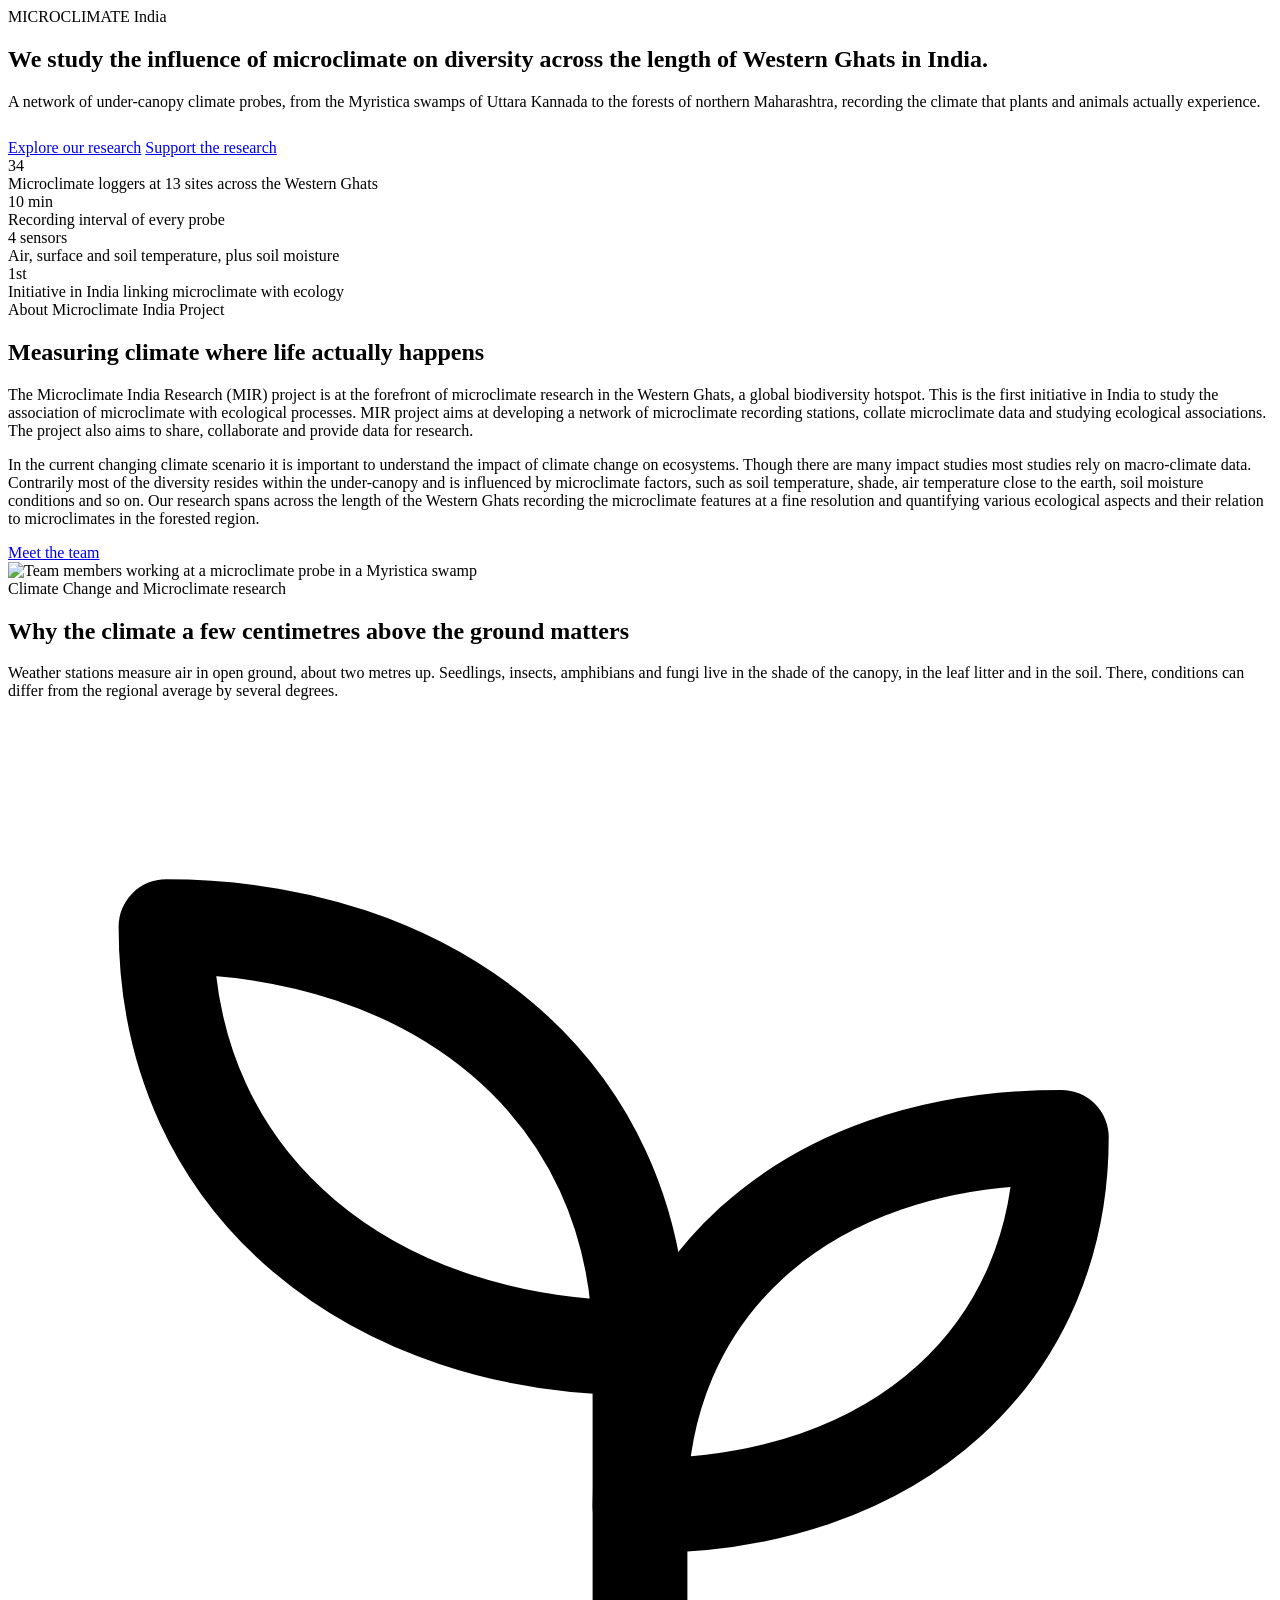
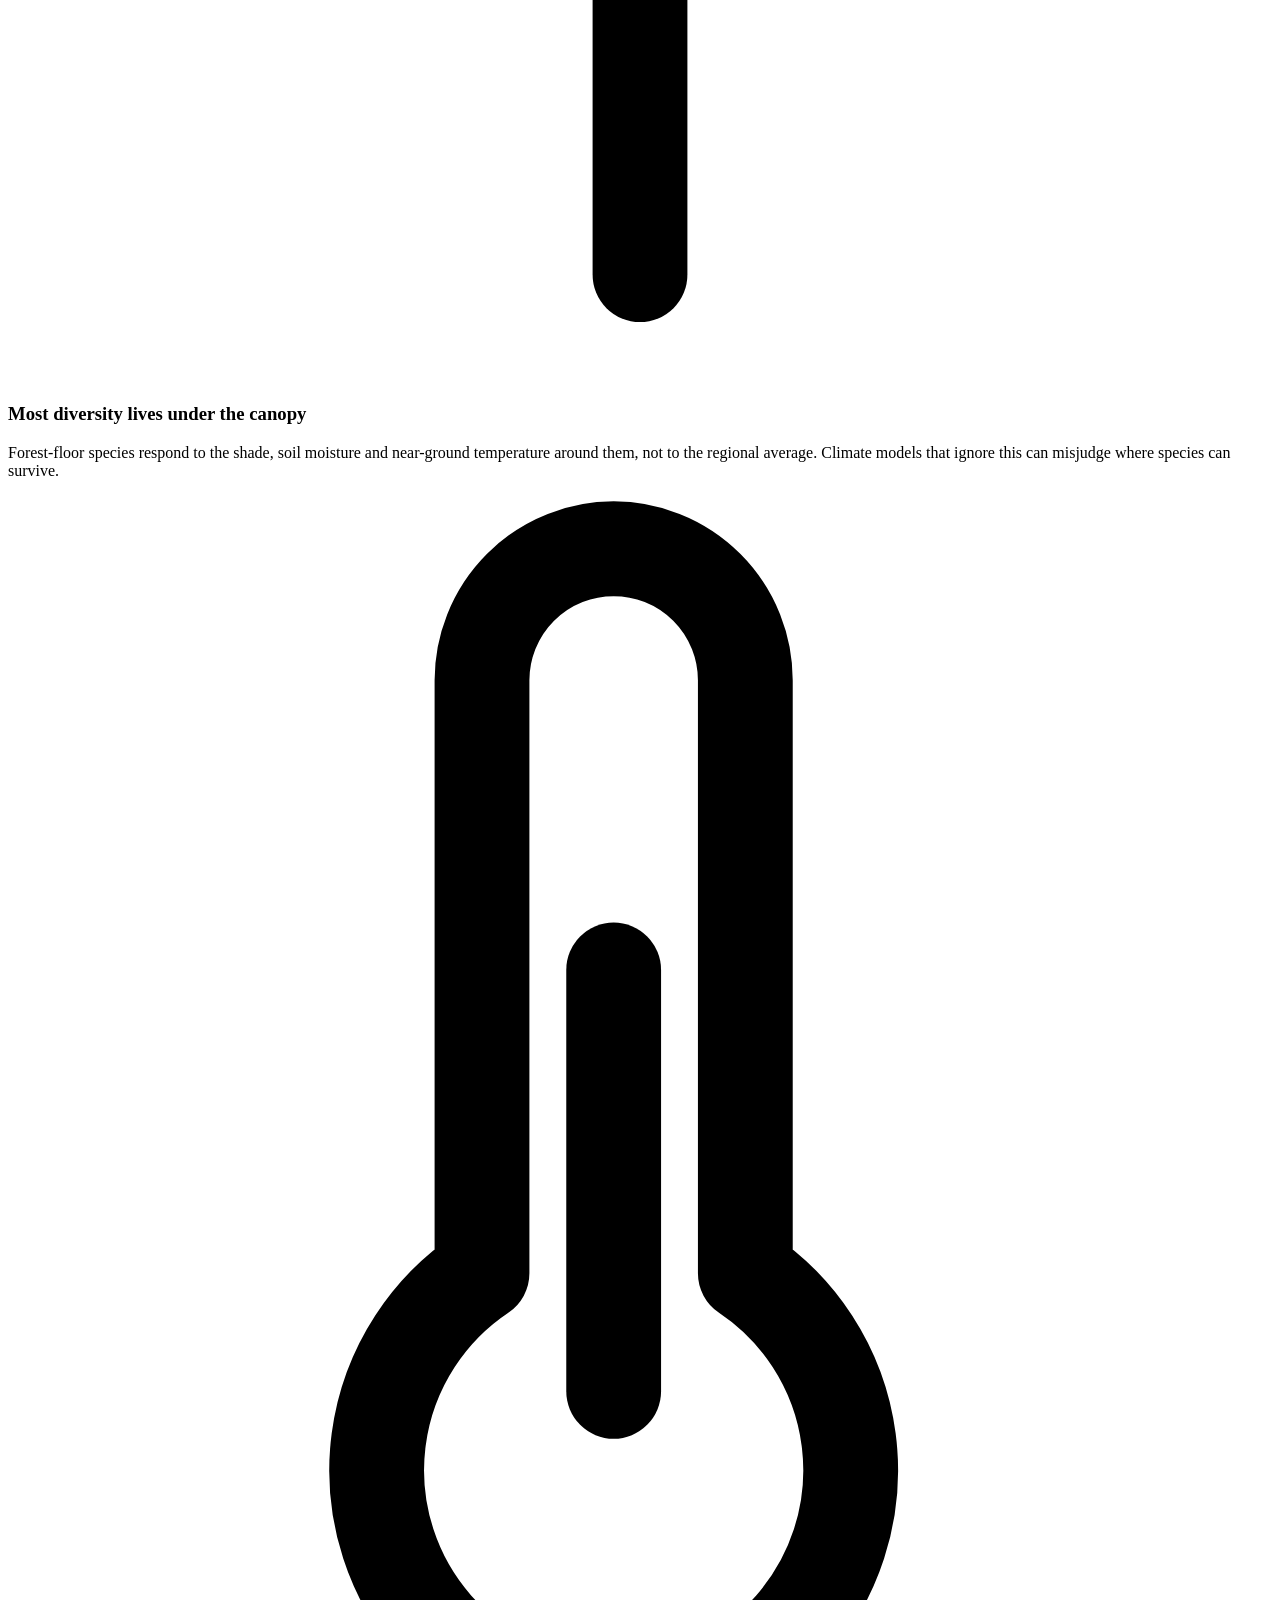
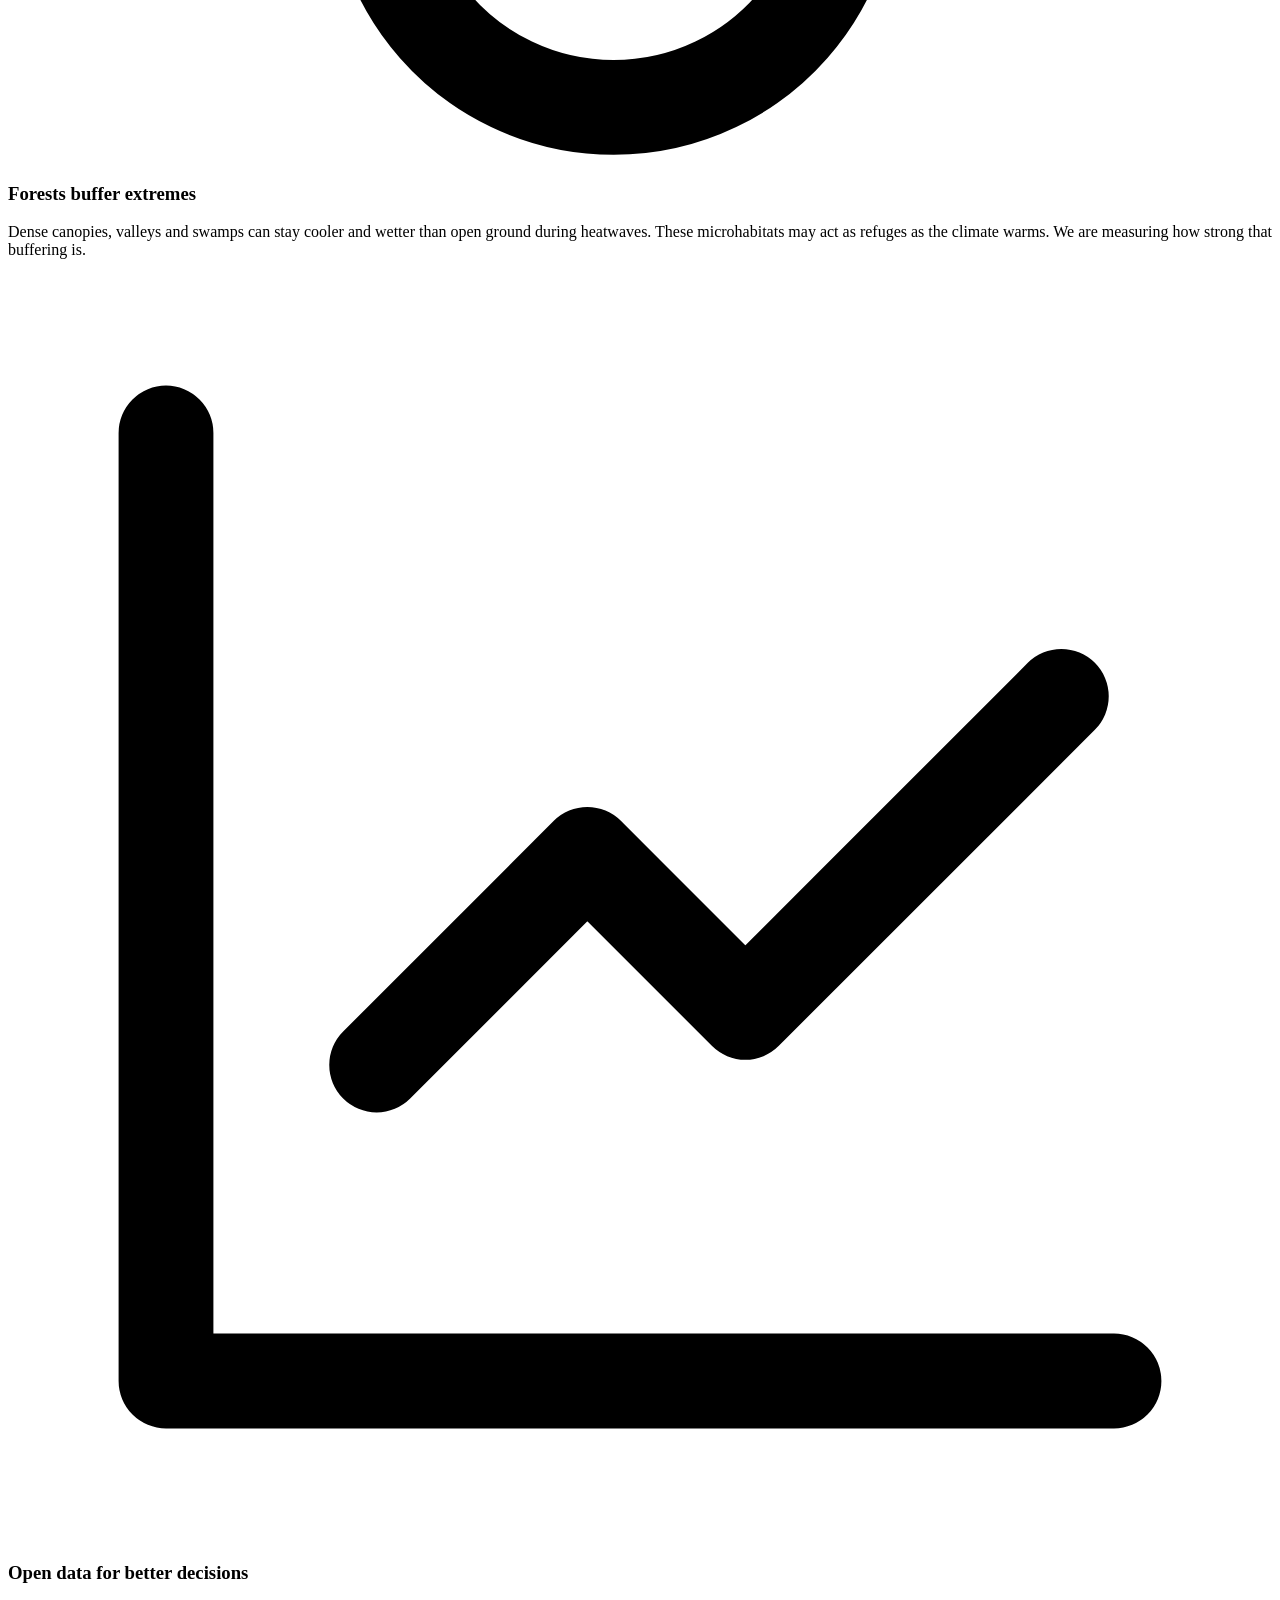
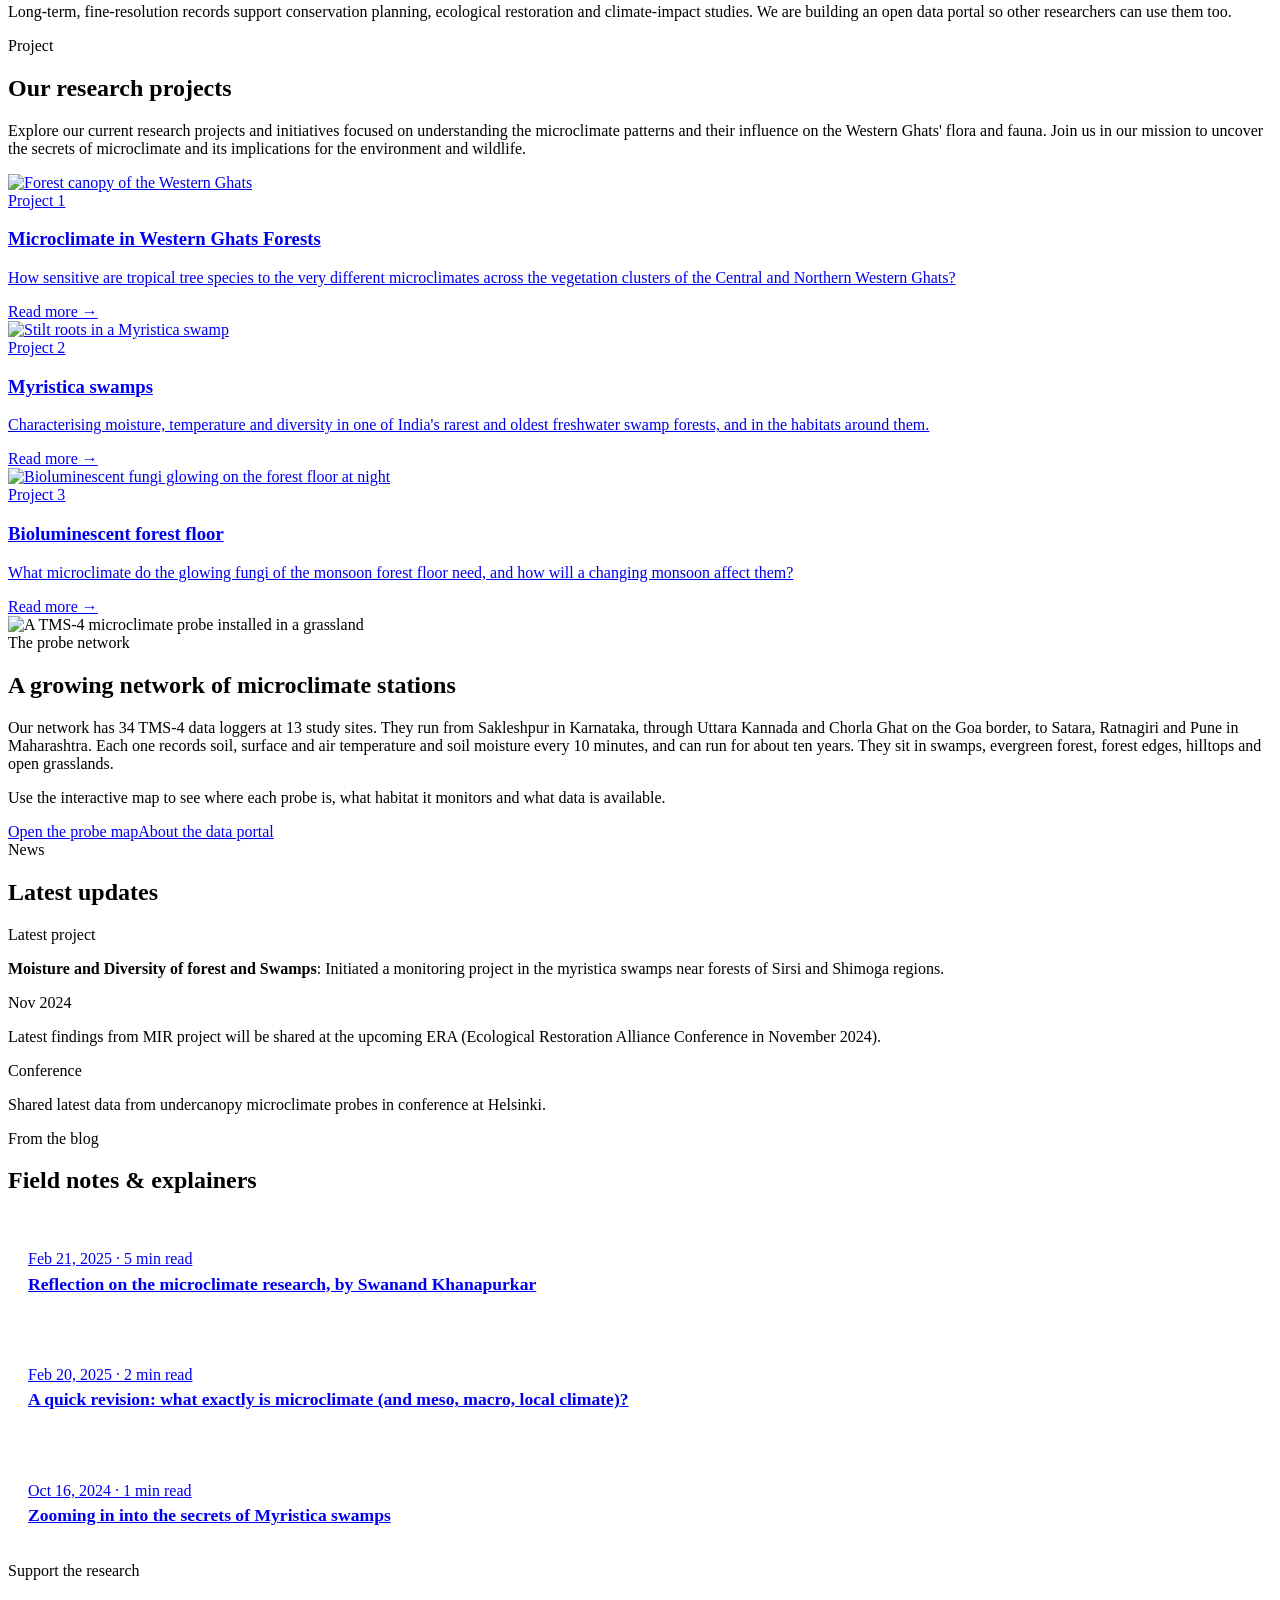
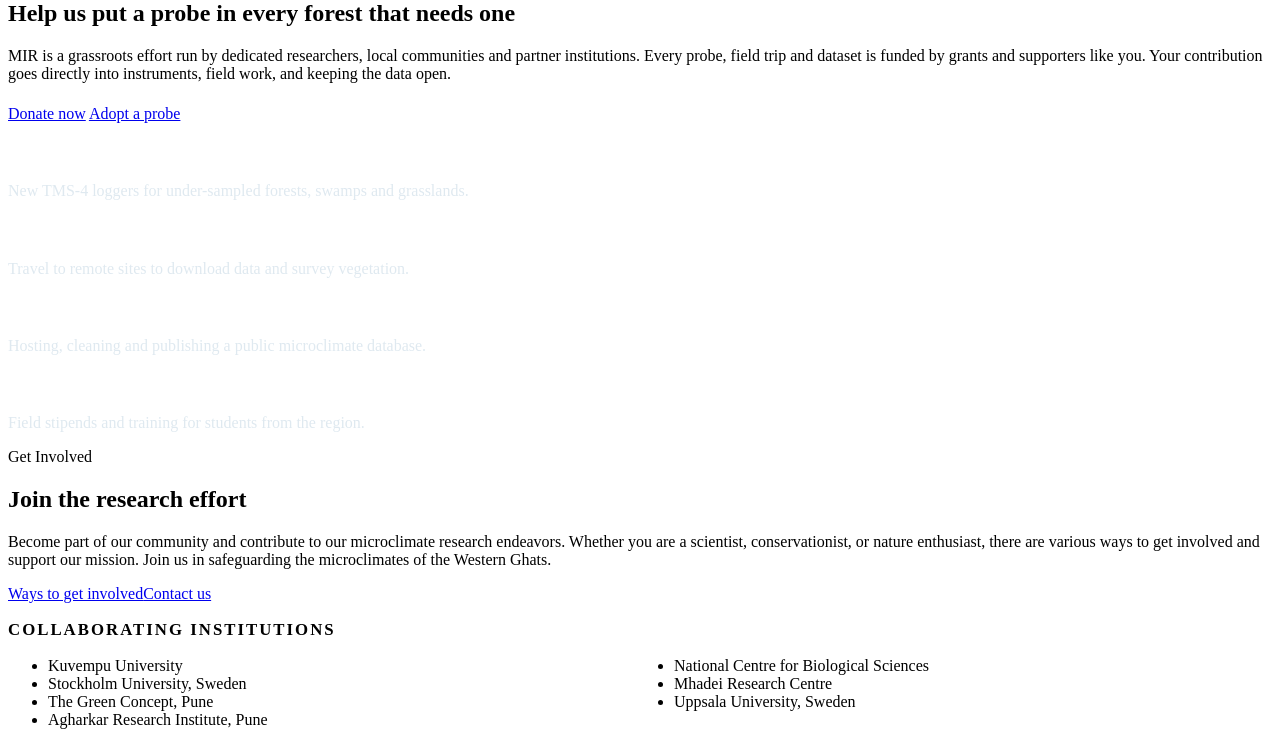
==== index.html @ da58287b "Add files via upload" ====
<!doctype html>
<html lang="en">
<head>
  <meta charset="utf-8">
  <meta name="viewport" content="width=device-width, initial-scale=1">
  <title>Microclimate India | Microclimate research in the Western Ghats</title>
  <meta name="description" content="The Microclimate India Research (MIR) project studies the influence of microclimate on diversity across the length of the Western Ghats, a global biodiversity hotspot.">
  <meta property="og:title" content="Microclimate India Research">
  <meta property="og:description" content="India's first network linking microclimate with ecological processes, across the length of the Western Ghats.">
  <meta property="og:image" content="assets/img/hero-valley.jpg">
  <meta name="theme-color" content="#645844">
  <link rel="icon" href="assets/favicon.svg" type="image/svg+xml">
  <link rel="preconnect" href="https://fonts.googleapis.com">
  <link rel="preconnect" href="https://fonts.gstatic.com" crossorigin>
  <link href="https://fonts.googleapis.com/css2?family=Fredericka+the+Great&family=Lora:wght@500;600;700&family=Nunito+Sans:wght@400;600;700;800&display=swap" rel="stylesheet">
  <link rel="stylesheet" href="css/style.css">
</head>
<body data-root="" data-page="home">
<div id="site-header"></div>

<main id="main">
  <!-- HERO -->
  <section class="hero">
    <div class="hero-bg" style="background-image:url('assets/img/hero-valley.jpg')"></div>
    <div class="container">
      <div class="hero-logo">MICROCLIMATE India</div>
      <h1>We study the influence of microclimate on diversity across the length of Western Ghats in India.</h1>
      <p class="lead">A network of under-canopy climate probes, from the Myristica swamps of Uttara Kannada to the forests of northern Maharashtra, recording the climate that plants and animals actually experience.</p>
      <div class="btn-row" style="margin-top:28px">
        <a class="btn btn-primary" href="projects.html">Explore our research</a>
        <a class="btn btn-donate" href="donate.html">Support the research</a>
      </div>
    </div>
  </section>

  <!-- STATS -->
  <section class="bg-brown">
    <div class="container stats">
      <div class="stat"><div class="stat-num">34</div><div class="stat-label">Microclimate loggers at 13 sites across the Western Ghats</div></div>
      <div class="stat"><div class="stat-num">10 min</div><div class="stat-label">Recording interval of every probe</div></div>
      <div class="stat"><div class="stat-num">4 sensors</div><div class="stat-label">Air, surface and soil temperature, plus soil moisture</div></div>
      <div class="stat"><div class="stat-num">1st</div><div class="stat-label">Initiative in India linking microclimate with ecology</div></div>
    </div>
  </section>

  <!-- ABOUT -->
  <section class="section">
    <div class="container split wide-left">
      <div class="reveal">
        <span class="eyebrow">About Microclimate India Project</span>
        <h2>Measuring climate where life actually happens</h2>
        <p>The Microclimate India Research (MIR) project is at the forefront of microclimate research in the Western Ghats, a global biodiversity hotspot. This is the first initiative in India to study the association of microclimate with ecological processes. MIR project aims at developing a network of microclimate recording stations, collate microclimate data and studying ecological associations. The project also aims to share, collaborate and provide data for research.</p>
        <p>In the current changing climate scenario it is important to understand the impact of climate change on ecosystems. Though there are many impact studies most studies rely on macro-climate data. Contrarily most of the diversity resides within the under-canopy and is influenced by microclimate factors, such as soil temperature, shade, air temperature close to the earth, soil moisture conditions and so on. Our research spans across the length of the Western Ghats recording the microclimate features at a fine resolution and quantifying various ecological aspects and their relation to microclimates in the forested region.</p>
        <a class="btn btn-ghost" href="about.html">Meet the team</a>
      </div>
      <div class="media reveal">
        <img src="assets/img/swamp-team.jpg" alt="Team members working at a microclimate probe in a Myristica swamp" data-zoom data-caption="Field work in a Myristica swamp, Uttara Kannada">
      </div>
    </div>
  </section>

  <!-- WHY MICROCLIMATE -->
  <section class="section bg-sand">
    <div class="container">
      <div class="section-head center reveal">
        <span class="eyebrow">Climate Change and Microclimate research</span>
        <h2>Why the climate a few centimetres above the ground matters</h2>
        <p class="lead">Weather stations measure air in open ground, about two metres up. Seedlings, insects, amphibians and fungi live in the shade of the canopy, in the leaf litter and in the soil. There, conditions can differ from the regional average by several degrees.</p>
      </div>
      <div class="grid grid-3">
        <div class="icon-card reveal">
          <div class="ic"><svg viewBox="0 0 24 24" fill="none" stroke="currentColor" stroke-width="1.8" stroke-linecap="round" stroke-linejoin="round"><path d="M12 22V12"/><path d="M12 12C12 7 8 4 3 4c0 5 4 8 9 8z"/><path d="M12 15c0-4 3-7 8-7 0 4-3 7-8 7z"/></svg></div>
          <h3>Most diversity lives under the canopy</h3>
          <p>Forest-floor species respond to the shade, soil moisture and near-ground temperature around them, not to the regional average. Climate models that ignore this can misjudge where species can survive.</p>
        </div>
        <div class="icon-card reveal">
          <div class="ic"><svg viewBox="0 0 24 24" fill="none" stroke="currentColor" stroke-width="1.8" stroke-linecap="round" stroke-linejoin="round"><path d="M14 14.76V3.5a2.5 2.5 0 0 0-5 0v11.26a4.5 4.5 0 1 0 5 0z"/><path d="M11.5 9v8"/></svg></div>
          <h3>Forests buffer extremes</h3>
          <p>Dense canopies, valleys and swamps can stay cooler and wetter than open ground during heatwaves. These microhabitats may act as refuges as the climate warms. We are measuring how strong that buffering is.</p>
        </div>
        <div class="icon-card reveal">
          <div class="ic"><svg viewBox="0 0 24 24" fill="none" stroke="currentColor" stroke-width="1.8" stroke-linecap="round" stroke-linejoin="round"><path d="M3 3v18h18"/><path d="M7 15l4-4 3 3 6-6"/></svg></div>
          <h3>Open data for better decisions</h3>
          <p>Long-term, fine-resolution records support conservation planning, ecological restoration and climate-impact studies. We are building an open data portal so other researchers can use them too.</p>
        </div>
      </div>
    </div>
  </section>

  <!-- PROJECTS -->
  <section class="section">
    <div class="container">
      <div class="section-head reveal">
        <span class="eyebrow">Project</span>
        <h2>Our research projects</h2>
        <p>Explore our current research projects and initiatives focused on understanding the microclimate patterns and their influence on the Western Ghats' flora and fauna. Join us in our mission to uncover the secrets of microclimate and its implications for the environment and wildlife.</p>
      </div>
      <div class="grid grid-3">
        <a class="card reveal" href="projects.html#western-ghats-forests">
          <div class="card-img"><img src="assets/img/wg-canopy.jpg" alt="Forest canopy of the Western Ghats" loading="lazy"></div>
          <div class="card-body"><span class="tag">Project 1</span><h3>Microclimate in Western Ghats Forests</h3><p>How sensitive are tropical tree species to the very different microclimates across the vegetation clusters of the Central and Northern Western Ghats?</p><span class="card-link">Read more &rarr;</span></div>
        </a>
        <a class="card reveal" href="projects.html#myristica-swamps">
          <div class="card-img"><img src="assets/img/swamp-1.jpg" alt="Stilt roots in a Myristica swamp" loading="lazy"></div>
          <div class="card-body"><span class="tag">Project 2</span><h3>Myristica swamps</h3><p>Characterising moisture, temperature and diversity in one of India's rarest and oldest freshwater swamp forests, and in the habitats around them.</p><span class="card-link">Read more &rarr;</span></div>
        </a>
        <a class="card reveal" href="projects.html#bioluminescent-forest-floor">
          <div class="card-img"><img src="assets/img/fungi.jpg" alt="Bioluminescent fungi glowing on the forest floor at night" loading="lazy"></div>
          <div class="card-body"><span class="tag">Project 3</span><h3>Bioluminescent forest floor</h3><p>What microclimate do the glowing fungi of the monsoon forest floor need, and how will a changing monsoon affect them?</p><span class="card-link">Read more &rarr;</span></div>
        </a>
      </div>
    </div>
  </section>

  <!-- PROBE MAP TEASER -->
  <section class="section bg-sand">
    <div class="container split">
      <div class="media reveal"><img src="assets/img/probe-grass.jpg" alt="A TMS-4 microclimate probe installed in a grassland" loading="lazy"></div>
      <div class="reveal">
        <span class="eyebrow">The probe network</span>
        <h2>A growing network of microclimate stations</h2>
        <p>Our network has 34 TMS-4 data loggers at 13 study sites. They run from Sakleshpur in Karnataka, through Uttara Kannada and Chorla Ghat on the Goa border, to Satara, Ratnagiri and Pune in Maharashtra. Each one records soil, surface and air temperature and soil moisture every 10 minutes, and can run for about ten years. They sit in swamps, evergreen forest, forest edges, hilltops and open grasslands.</p>
        <p>Use the interactive map to see where each probe is, what habitat it monitors and what data is available.</p>
        <div class="btn-row"><a class="btn btn-accent" href="probe-map.html">Open the probe map</a><a class="btn btn-ghost" href="data.html">About the data portal</a></div>
      </div>
    </div>
  </section>

  <!-- NEWS + BLOG -->
  <section class="section">
    <div class="container split wide-right" style="align-items:start">
      <div class="reveal">
        <span class="eyebrow">News</span>
        <h2>Latest updates</h2>
        <div class="news">
          <div class="news-item"><span class="when">Latest project</span><p><strong>Moisture and Diversity of forest and Swamps</strong>: Initiated a monitoring project in the myristica swamps near forests of Sirsi and Shimoga regions.</p></div>
          <div class="news-item"><span class="when">Nov 2024</span><p>Latest findings from MIR project will be shared at the upcoming ERA (Ecological Restoration Alliance Conference in November 2024).</p></div>
          <div class="news-item"><span class="when">Conference</span><p>Shared latest data from undercanopy microclimate probes in conference at Helsinki.</p></div>        </div>
      </div>
      <div class="reveal">
        <span class="eyebrow">From the blog</span>
        <h2>Field notes &amp; explainers</h2>
        <div class="grid" style="gap:18px">
          <a class="card post-card" href="blog/reflection-on-the-microclimate-research.html" style="flex-direction:row">
            <div class="card-img" style="aspect-ratio:auto;width:38%;flex:none"><img src="assets/img/blog/reflection-chiplun.jpg" alt="" loading="lazy"></div>
            <div class="card-body" style="padding:18px 20px"><span class="meta">Feb 21, 2025 · 5 min read</span><h3 style="font-size:1.1rem;margin-top:.3em">Reflection on the microclimate research, by Swanand Khanapurkar</h3></div>
          </a>
          <a class="card post-card" href="blog/what-exactly-is-microclimate.html" style="flex-direction:row">
            <div class="card-img" style="aspect-ratio:auto;width:38%;flex:none"><img src="assets/img/blog/climate-scales.jpg" alt="" loading="lazy" style="object-fit:contain;background:#fff"></div>
            <div class="card-body" style="padding:18px 20px"><span class="meta">Feb 20, 2025 · 2 min read</span><h3 style="font-size:1.1rem;margin-top:.3em">A quick revision: what exactly is microclimate (and meso, macro, local climate)?</h3></div>
          </a>
          <a class="card post-card" href="blog/secrets-of-myristica-swamps.html" style="flex-direction:row">
            <div class="card-img" style="aspect-ratio:auto;width:38%;flex:none"><img src="assets/img/blog/myristica.jpg" alt="" loading="lazy"></div>
            <div class="card-body" style="padding:18px 20px"><span class="meta">Oct 16, 2024 · 1 min read</span><h3 style="font-size:1.1rem;margin-top:.3em">Zooming in into the secrets of Myristica swamps</h3></div>
          </a>
        </div>
      </div>
    </div>
  </section>

  <!-- DONATE CTA -->
  <section class="section cta-band">
    <div class="hero-bg" style="background-image:url('assets/img/forest-roots.jpg')"></div>
    <div class="container split">
      <div>
        <span class="eyebrow">Support the research</span>
        <h2>Help us put a probe in every forest that needs one</h2>
        <p>MIR is a grassroots effort run by dedicated researchers, local communities and partner institutions. Every probe, field trip and dataset is funded by grants and supporters like you. Your contribution goes directly into instruments, field work, and keeping the data open.</p>
        <div class="btn-row" style="margin-top:22px">
          <a class="btn btn-donate" href="donate.html">Donate now</a>
          <a class="btn btn-light" href="donate.html#adopt">Adopt a probe</a>
        </div>
      </div>
      <div class="grid grid-2" style="gap:16px">
        <div class="icon-card" style="background:rgba(255,255,255,.08);border-color:rgba(255,255,255,.18)"><h3 style="color:#fff">Instruments</h3><p style="color:#dfe9f0">New TMS-4 loggers for under-sampled forests, swamps and grasslands.</p></div>
        <div class="icon-card" style="background:rgba(255,255,255,.08);border-color:rgba(255,255,255,.18)"><h3 style="color:#fff">Field work</h3><p style="color:#dfe9f0">Travel to remote sites to download data and survey vegetation.</p></div>
        <div class="icon-card" style="background:rgba(255,255,255,.08);border-color:rgba(255,255,255,.18)"><h3 style="color:#fff">Open data</h3><p style="color:#dfe9f0">Hosting, cleaning and publishing a public microclimate database.</p></div>
        <div class="icon-card" style="background:rgba(255,255,255,.08);border-color:rgba(255,255,255,.18)"><h3 style="color:#fff">Young researchers</h3><p style="color:#dfe9f0">Field stipends and training for students from the region.</p></div>
      </div>
    </div>
  </section>

  <!-- GET INVOLVED + PARTNERS -->
  <section class="section">
    <div class="container split">
      <div class="reveal">
        <span class="eyebrow">Get Involved</span>
        <h2>Join the research effort</h2>
        <p>Become part of our community and contribute to our microclimate research endeavors. Whether you are a scientist, conservationist, or nature enthusiast, there are various ways to get involved and support our mission. Join us in safeguarding the microclimates of the Western Ghats.</p>
        <div class="btn-row"><a class="btn btn-primary" href="get-involved.html">Ways to get involved</a><a class="btn btn-ghost" href="contact.html">Contact us</a></div>
      </div>
      <div class="reveal">
        <h3 style="font-size:1.05rem;letter-spacing:.12em;text-transform:uppercase;color:var(--tan-dark);font-family:var(--font-body)">Collaborating institutions</h3>
        <ul class="qlist" style="columns:2;column-gap:28px">
          <li>Kuvempu University</li>
          <li>Stockholm University, Sweden</li>
          <li>The Green Concept, Pune</li>
          <li>Agharkar Research Institute, Pune</li>
          <li>National Centre for Biological Sciences</li>
          <li>Mhadei Research Centre</li>
          <li>Uppsala University, Sweden</li>
        </ul>
      </div>
    </div>
  </section>
</main>

<div id="site-footer"></div>
<script src="js/main.js"></script>
</body>
</html>
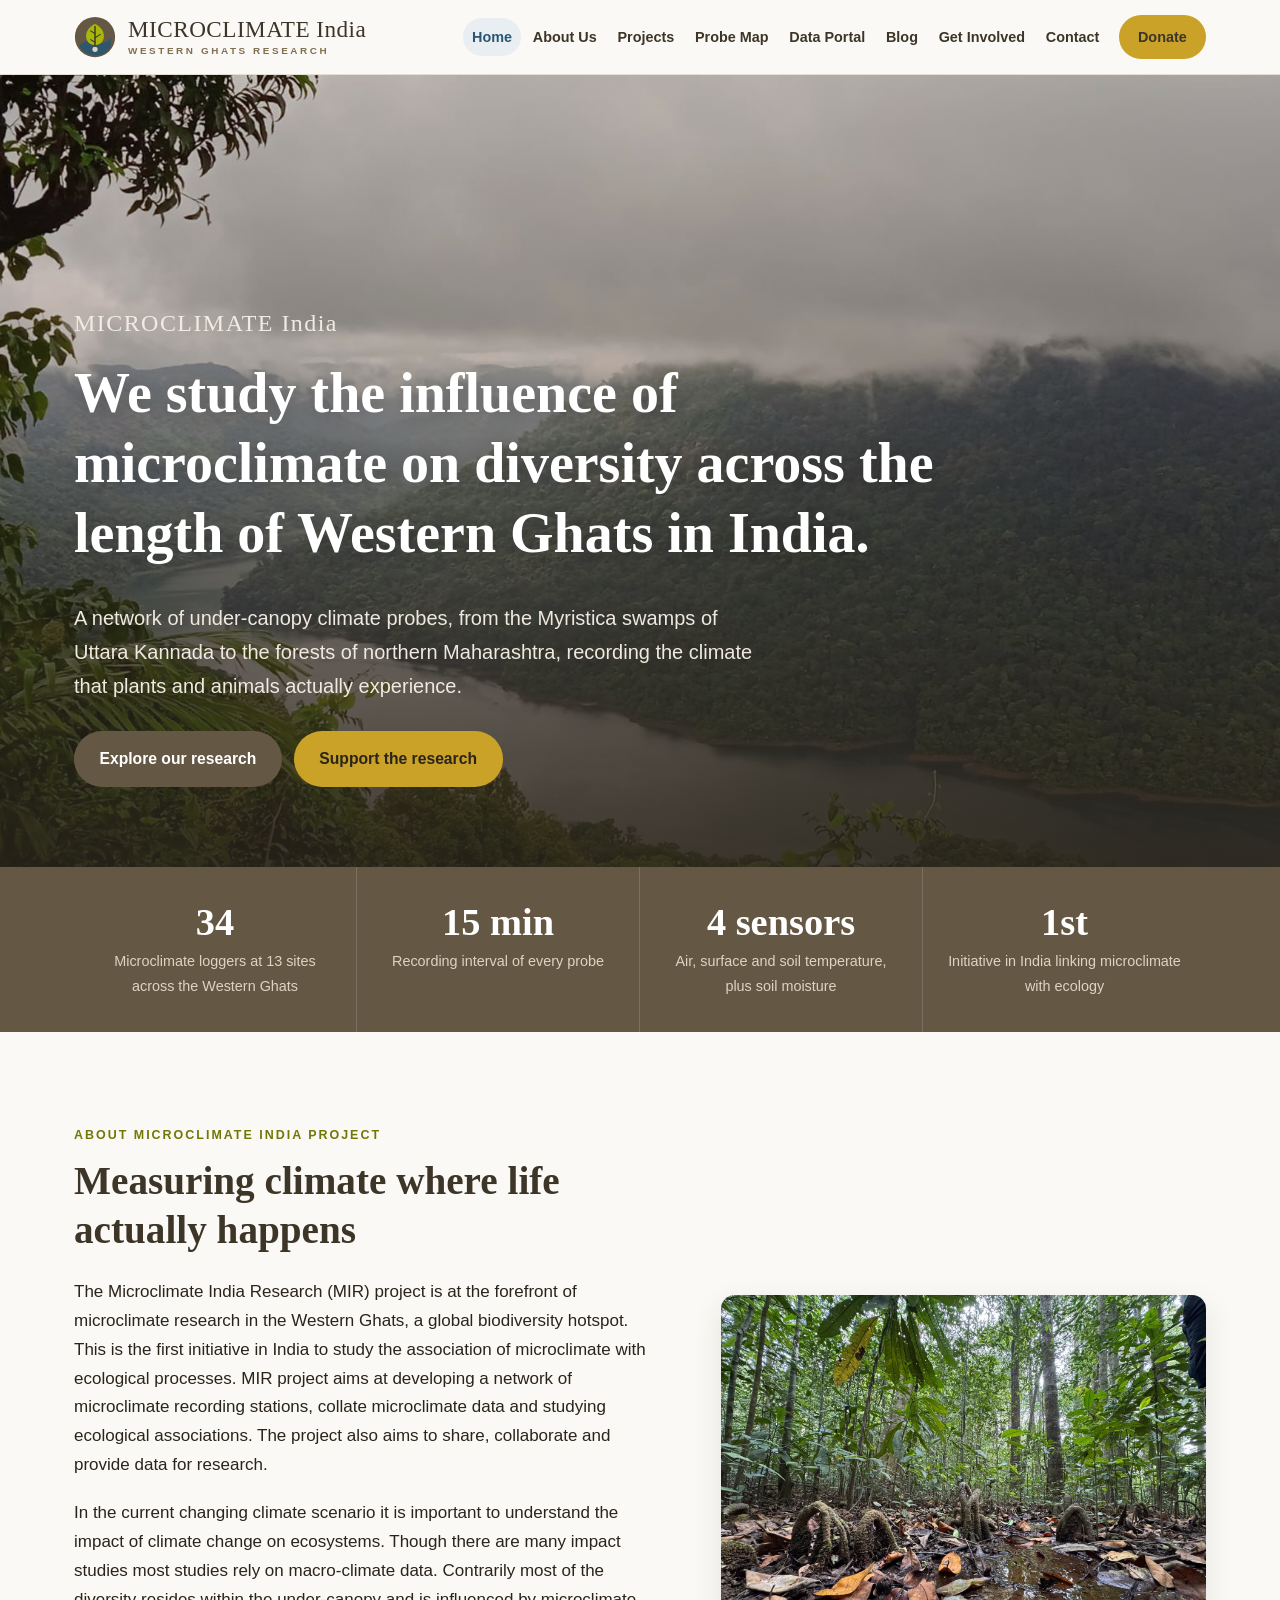
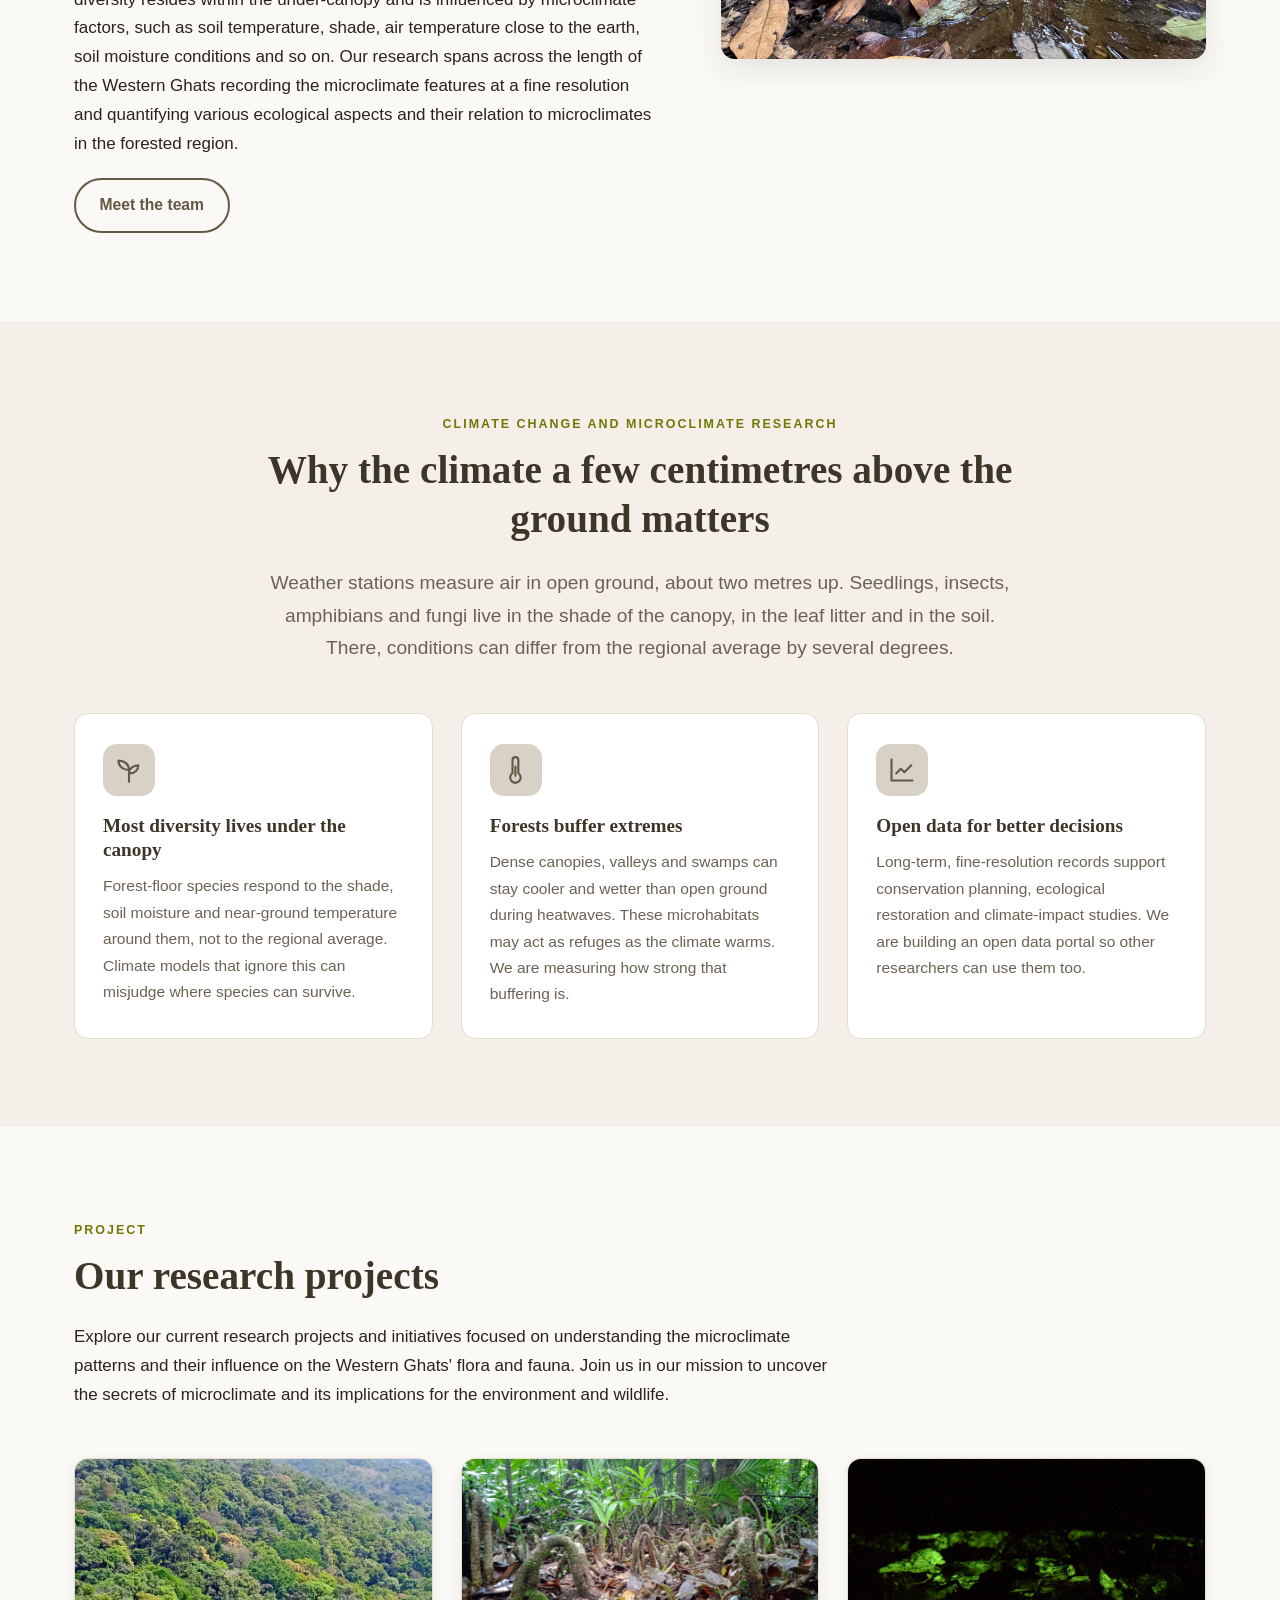
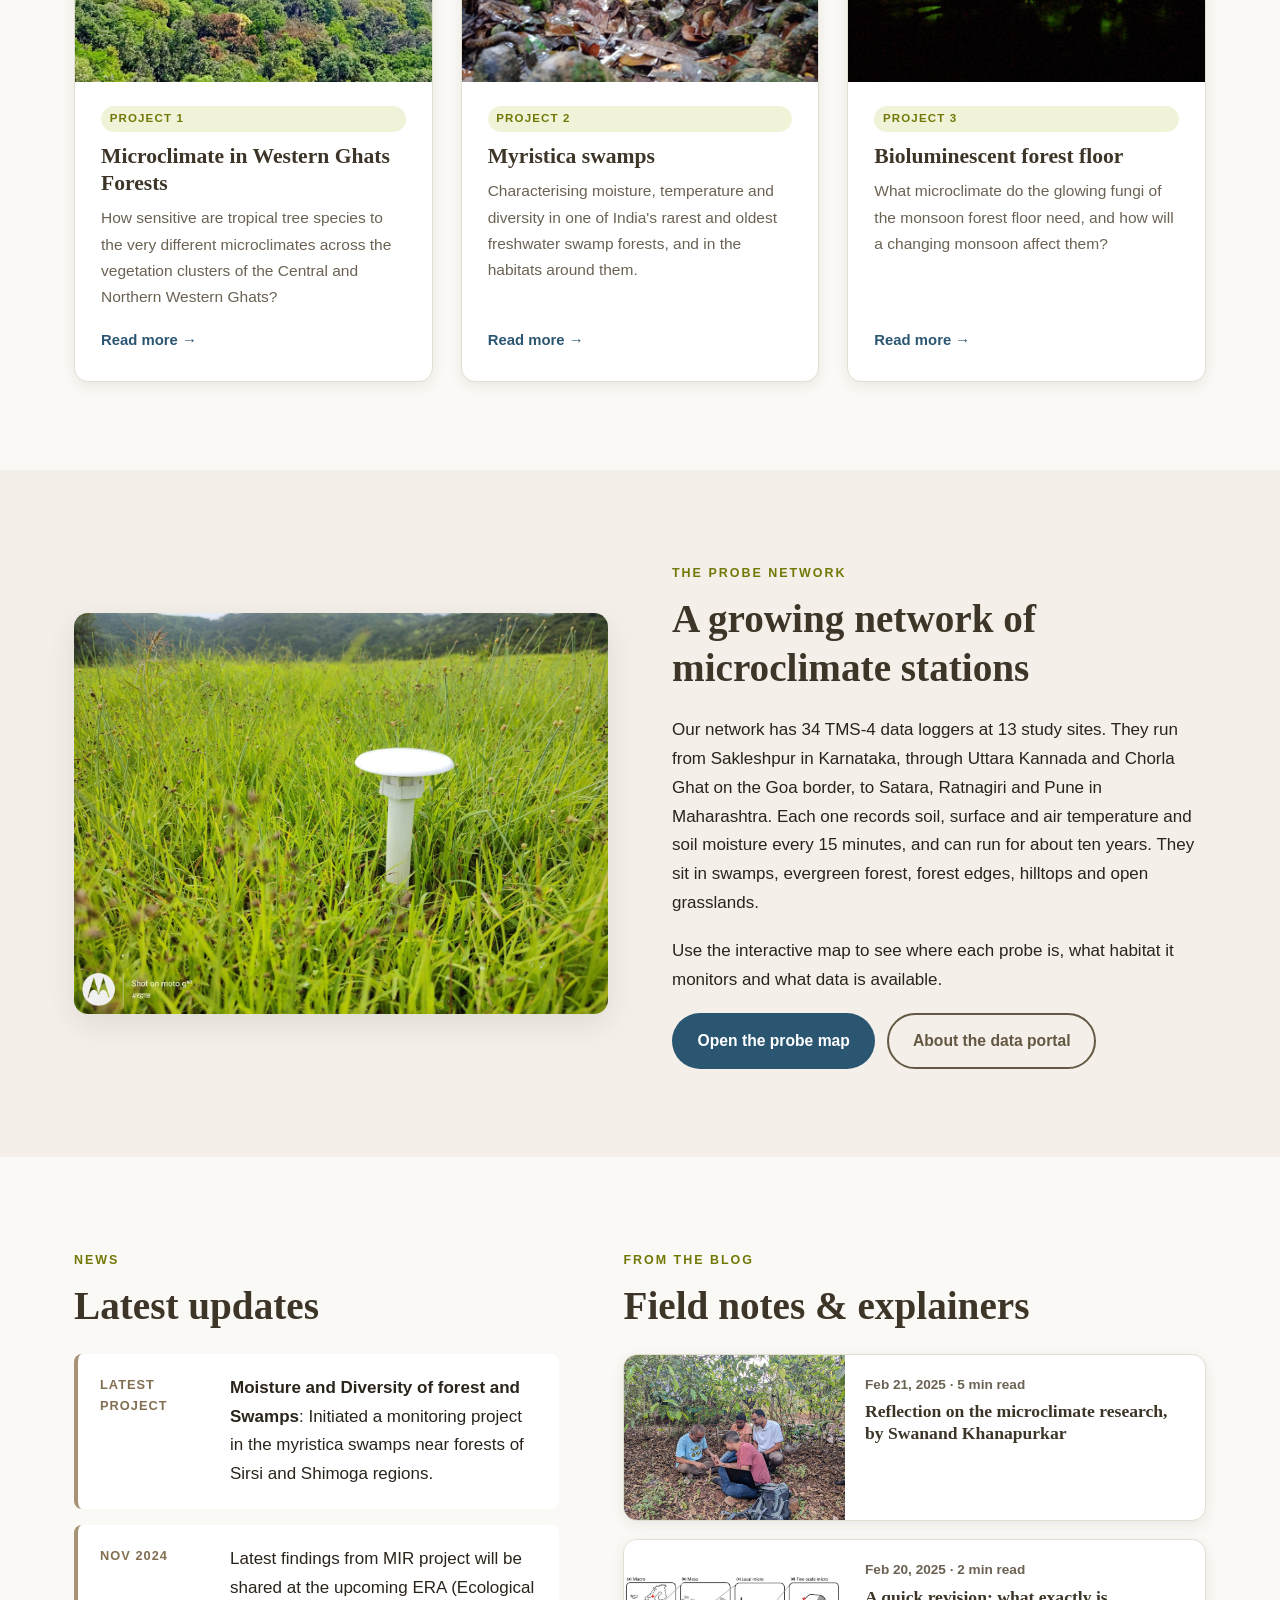
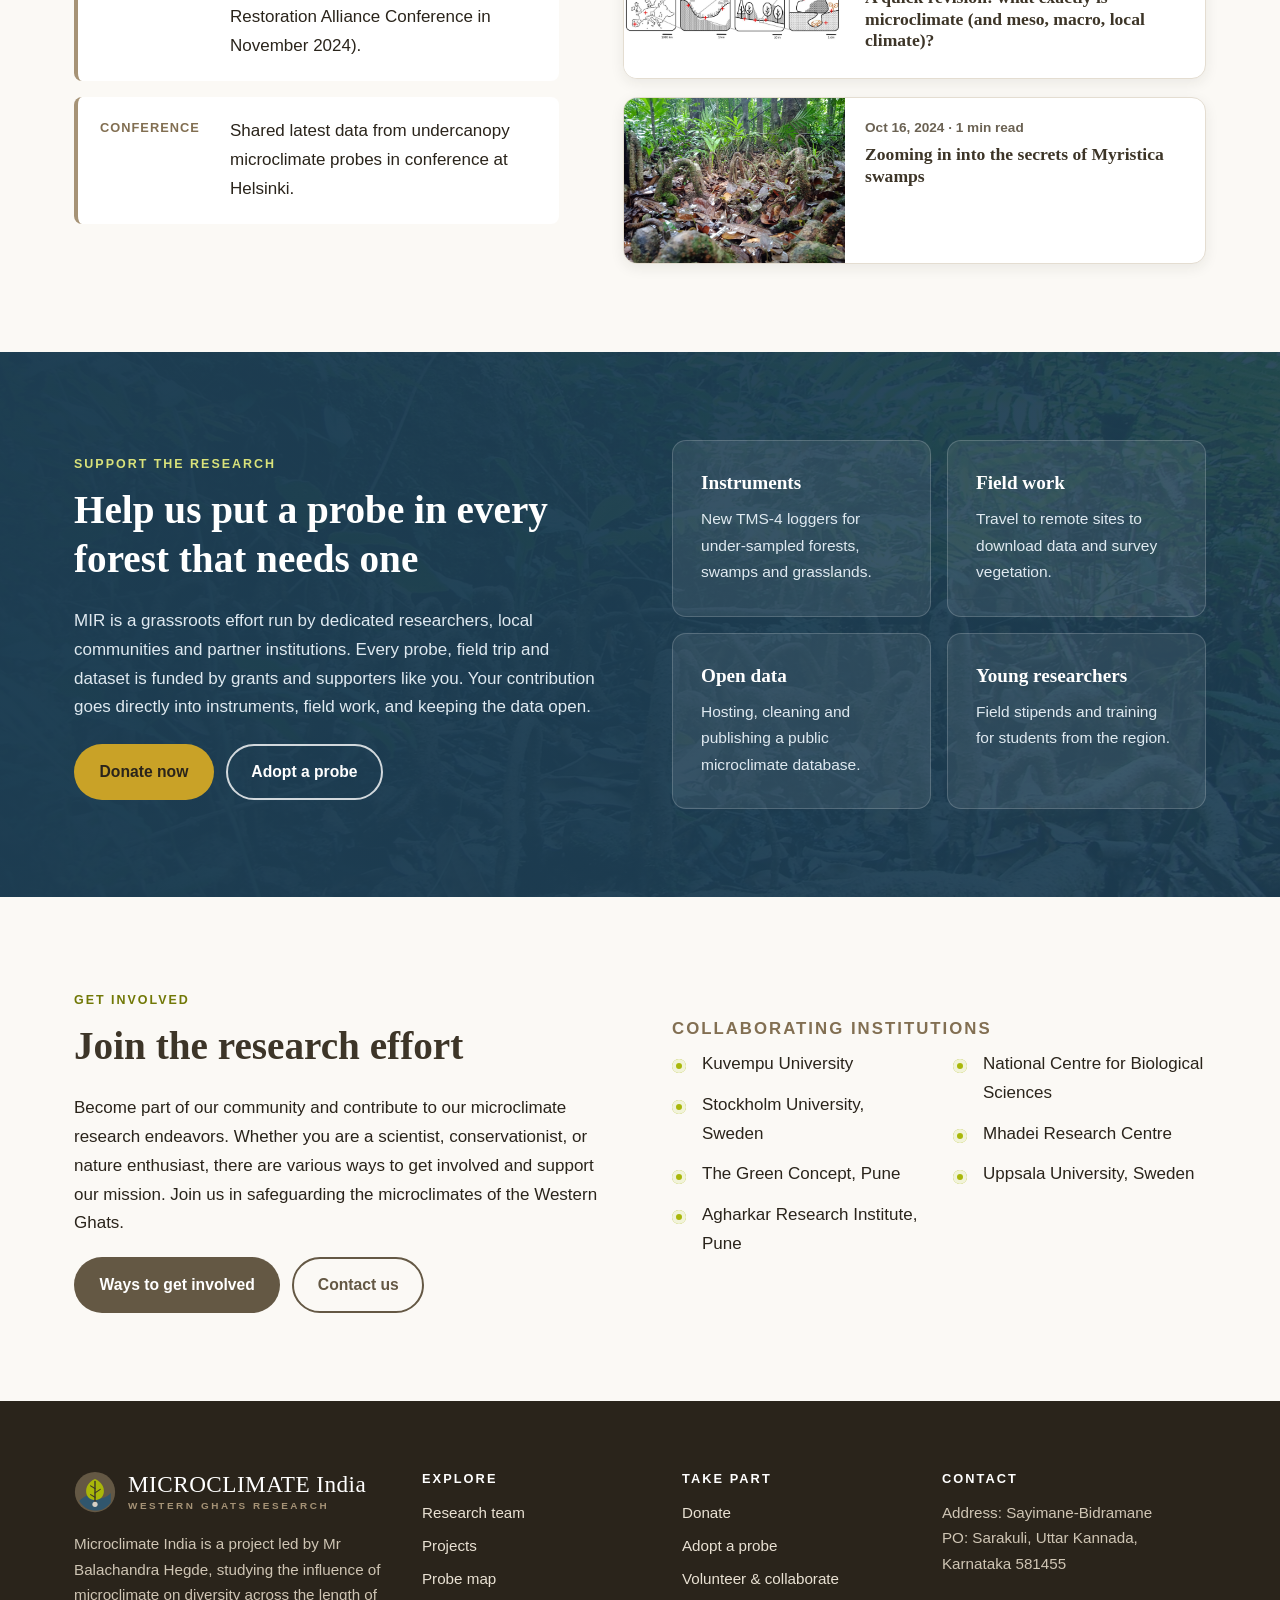
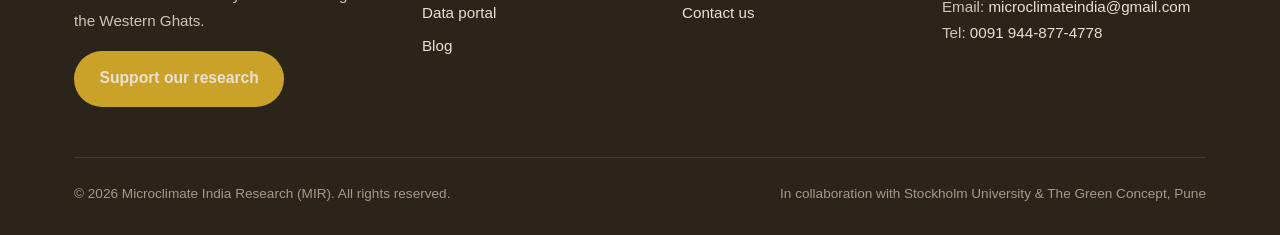
==== commit d0281948: "Add files via upload" ====
--- a/index.html
+++ b/index.html
@@ -37,7 +37,7 @@
   <section class="bg-brown">
     <div class="container stats">
       <div class="stat"><div class="stat-num">34</div><div class="stat-label">Microclimate loggers at 13 sites across the Western Ghats</div></div>
-      <div class="stat"><div class="stat-num">10 min</div><div class="stat-label">Recording interval of every probe</div></div>
+      <div class="stat"><div class="stat-num">15 min</div><div class="stat-label">Recording interval of every probe</div></div>
       <div class="stat"><div class="stat-num">4 sensors</div><div class="stat-label">Air, surface and soil temperature, plus soil moisture</div></div>
       <div class="stat"><div class="stat-num">1st</div><div class="stat-label">Initiative in India linking microclimate with ecology</div></div>
     </div>
@@ -119,7 +119,7 @@
       <div class="reveal">
         <span class="eyebrow">The probe network</span>
         <h2>A growing network of microclimate stations</h2>
-        <p>Our network has 34 TMS-4 data loggers at 13 study sites. They run from Sakleshpur in Karnataka, through Uttara Kannada and Chorla Ghat on the Goa border, to Satara, Ratnagiri and Pune in Maharashtra. Each one records soil, surface and air temperature and soil moisture every 10 minutes, and can run for about ten years. They sit in swamps, evergreen forest, forest edges, hilltops and open grasslands.</p>
+        <p>Our network has 34 TMS-4 data loggers at 13 study sites. They run from Sakleshpur in Karnataka, through Uttara Kannada and Chorla Ghat on the Goa border, to Satara, Ratnagiri and Pune in Maharashtra. Each one records soil, surface and air temperature and soil moisture every 15 minutes, and can run for about ten years. They sit in swamps, evergreen forest, forest edges, hilltops and open grasslands.</p>
         <p>Use the interactive map to see where each probe is, what habitat it monitors and what data is available.</p>
         <div class="btn-row"><a class="btn btn-accent" href="probe-map.html">Open the probe map</a><a class="btn btn-ghost" href="data.html">About the data portal</a></div>
       </div>
--- a/css/style.css
+++ b/css/style.css
@@ -0,0 +1,414 @@
+/* =========================================================
+   Microclimate India — site stylesheet
+   Palette kept from the original Wix site:
+   earth brown #645844, tan #A69376 / #826F52, beige #D8D1C6,
+   slate-blue accent #2B5672, olive #717806
+   ========================================================= */
+
+:root {
+  --brown: #645844;
+  --brown-dark: #3d3528;
+  --brown-deep: #2a241b;
+  --tan: #a69376;
+  --tan-dark: #826f52;
+  --beige: #d8d1c6;
+  --sand: #f4f0e9;
+  --paper: #fbf9f5;
+  --slate: #2b5672;
+  --slate-dark: #1d3d52;
+  --olive: #717806;
+  --olive-light: #a9b709;
+  --ink: #2a241b;
+  --muted: #6b6253;
+  --line: #e4ddd1;
+  --white: #ffffff;
+
+  --font-logo: "Fredericka the Great", Georgia, serif;
+  --font-head: "Lora", Georgia, "Times New Roman", serif;
+  --font-body: "Nunito Sans", "Avenir Next", "Segoe UI", Helvetica, Arial, sans-serif;
+
+  --radius: 14px;
+  --radius-sm: 8px;
+  --shadow: 0 10px 30px rgba(42, 36, 27, 0.10);
+  --shadow-sm: 0 4px 14px rgba(42, 36, 27, 0.08);
+  --max: 1180px;
+  --header-h: 74px;
+}
+
+*, *::before, *::after { box-sizing: border-box; }
+html { scroll-behavior: smooth; scroll-padding-top: calc(var(--header-h) + 16px); }
+body {
+  margin: 0;
+  font-family: var(--font-body);
+  font-size: 17px;
+  line-height: 1.7;
+  color: var(--ink);
+  background: var(--paper);
+  -webkit-font-smoothing: antialiased;
+}
+img { max-width: 100%; height: auto; display: block; }
+a { color: var(--slate); text-decoration-thickness: 1px; text-underline-offset: 3px; }
+a:hover { color: var(--brown); }
+h1, h2, h3, h4 { font-family: var(--font-head); color: var(--brown-dark); line-height: 1.25; margin: 0 0 .6em; font-weight: 600; }
+h1 { font-size: clamp(2.1rem, 4.6vw, 3.5rem); }
+h2 { font-size: clamp(1.7rem, 3.2vw, 2.45rem); }
+h3 { font-size: 1.35rem; }
+h4 { font-size: 1.1rem; }
+p { margin: 0 0 1.1em; }
+ul, ol { padding-left: 1.3em; }
+li { margin-bottom: .35em; }
+
+.container { width: 100%; max-width: var(--max); margin: 0 auto; padding: 0 24px; }
+.narrow { max-width: 820px; }
+.section { padding: 88px 0; }
+.section-sm { padding: 56px 0; }
+.bg-sand { background: var(--sand); }
+.bg-beige { background: var(--beige); }
+.bg-brown { background: var(--brown); color: #f1ece3; }
+.bg-brown h2, .bg-brown h3, .bg-brown h4 { color: #fff; }
+.bg-slate { background: var(--slate); color: #e7eff5; }
+.bg-slate h2, .bg-slate h3 { color: #fff; }
+.center { text-align: center; }
+.muted { color: var(--muted); }
+.small { font-size: .9rem; }
+.lead { font-size: 1.2rem; color: var(--muted); }
+
+.eyebrow {
+  display: inline-block;
+  font-family: var(--font-body);
+  font-size: .78rem;
+  font-weight: 800;
+  letter-spacing: .16em;
+  text-transform: uppercase;
+  color: var(--olive);
+  margin-bottom: .8em;
+}
+.bg-brown .eyebrow, .bg-slate .eyebrow, .hero .eyebrow, .page-hero .eyebrow, .cta-band .eyebrow { color: #d9e27a; }
+
+.section-head { max-width: 760px; margin-bottom: 48px; }
+.section-head.center { margin-left: auto; margin-right: auto; }
+
+/* ---------- Buttons ---------- */
+.btn {
+  display: inline-flex; align-items: center; gap: .5em;
+  padding: .8em 1.5em;
+  border-radius: 999px;
+  font-family: var(--font-body);
+  font-weight: 700;
+  font-size: .98rem;
+  text-decoration: none;
+  border: 2px solid transparent;
+  cursor: pointer;
+  transition: background .2s, color .2s, border-color .2s, transform .2s;
+}
+.btn:hover { transform: translateY(-1px); }
+.btn-primary { background: var(--brown); color: #fff; }
+.btn-primary:hover { background: var(--brown-dark); color: #fff; }
+.btn-accent { background: var(--slate); color: #fff; }
+.btn-accent:hover { background: var(--slate-dark); color: #fff; }
+.btn-donate { background: #c9a227; color: var(--brown-deep); }
+.btn-donate:hover { background: #ddb63a; color: var(--brown-deep); }
+.btn-ghost { border-color: currentColor; color: var(--brown); background: transparent; }
+.btn-ghost:hover { background: var(--brown); color: #fff; border-color: var(--brown); }
+.btn-light { border-color: rgba(255,255,255,.8); color: #fff; background: transparent; }
+.btn-light:hover { background: #fff; color: var(--brown-dark); }
+.btn-row { display: flex; flex-wrap: wrap; gap: 12px; }
+
+/* ---------- Header ---------- */
+.site-header {
+  position: sticky; top: 0; z-index: 1000;
+  background: rgba(251, 249, 245, .96);
+  backdrop-filter: saturate(1.4) blur(8px);
+  border-bottom: 1px solid var(--line);
+}
+.header-inner { display: flex; align-items: center; justify-content: space-between; height: var(--header-h); gap: 20px; }
+.brand { display: flex; align-items: center; gap: 12px; text-decoration: none; color: var(--brown-dark); }
+.brand-mark { width: 42px; height: 42px; flex: none; }
+.brand-text { font-family: var(--font-logo); font-size: 1.45rem; line-height: 1; letter-spacing: .02em; color: var(--brown-dark); }
+.brand-text small { display: block; font-family: var(--font-body); font-size: .62rem; letter-spacing: .26em; text-transform: uppercase; color: var(--tan-dark); margin-top: 5px; font-weight: 700; }
+
+.nav { display: flex; align-items: center; gap: 2px; }
+.nav a {
+  color: var(--brown-dark); text-decoration: none; font-weight: 700; font-size: .9rem;
+  padding: .5em .65em; border-radius: 999px; transition: background .2s, color .2s; white-space: nowrap;
+}
+.nav a:hover { background: var(--sand); color: var(--brown); }
+.nav a.active { color: var(--slate); background: #e8eef2; }
+.nav .btn-donate { margin-left: 8px; padding: .55em 1.2em; }
+.nav .btn-donate:hover, .nav .btn-donate.active { background: #ddb63a; color: var(--brown-deep); }
+
+.nav-toggle {
+  display: none; background: none; border: 0; padding: 8px; cursor: pointer; color: var(--brown-dark);
+}
+.nav-toggle svg { width: 28px; height: 28px; }
+
+@media (max-width: 1180px) {
+  .nav-toggle { display: block; }
+  .nav {
+    position: fixed; top: var(--header-h); left: 0; right: 0;
+    flex-direction: column; align-items: stretch; gap: 0;
+    background: var(--paper); border-bottom: 1px solid var(--line);
+    padding: 10px 16px 20px; box-shadow: var(--shadow);
+    transform: translateY(-120%); transition: transform .3s ease; z-index: -1;
+    max-height: calc(100vh - var(--header-h)); overflow-y: auto;
+  }
+  .nav.open { transform: translateY(0); }
+  .nav a { padding: .8em 1em; border-radius: var(--radius-sm); }
+  .nav .btn-donate { margin: 10px 0 0; justify-content: center; }
+}
+
+/* ---------- Hero (home) ---------- */
+.hero {
+  position: relative; min-height: min(88vh, 820px);
+  display: flex; align-items: flex-end;
+  color: #fff; overflow: hidden;
+}
+.hero-bg { position: absolute; inset: 0; background-size: cover; background-position: center; transform: scale(1.03); }
+.hero::after {
+  content: ""; position: absolute; inset: 0;
+  background: linear-gradient(180deg, rgba(42,36,27,.15) 0%, rgba(42,36,27,.35) 45%, rgba(42,36,27,.85) 100%);
+}
+.hero .container { position: relative; z-index: 1; padding-top: 120px; padding-bottom: 80px; }
+.hero h1 { color: #fff; max-width: 900px; text-shadow: 0 2px 20px rgba(0,0,0,.25); }
+.hero .lead { color: #efe9df; max-width: 680px; font-size: 1.25rem; }
+.hero-logo { font-family: var(--font-logo); font-size: clamp(1.2rem, 2vw, 1.5rem); letter-spacing: .06em; color: #f1ece3; margin-bottom: .6em; }
+
+/* ---------- Page hero (inner pages) ---------- */
+.page-hero {
+  position: relative; color: #fff; padding: 140px 0 70px; overflow: hidden;
+  background: var(--brown-dark);
+}
+.page-hero .hero-bg { opacity: .55; }
+.page-hero::after { content: ""; position: absolute; inset: 0; background: linear-gradient(180deg, rgba(42,36,27,.2), rgba(42,36,27,.8)); }
+.page-hero .container { position: relative; z-index: 1; }
+.page-hero h1 { color: #fff; margin-bottom: .3em; }
+.page-hero p { color: #ece5d9; max-width: 720px; font-size: 1.15rem; margin: 0; }
+
+/* ---------- Stats strip ---------- */
+.stats { display: grid; grid-template-columns: repeat(4, 1fr); gap: 0; }
+.stat { padding: 34px 24px; text-align: center; border-right: 1px solid rgba(255,255,255,.15); }
+.stat:last-child { border-right: 0; }
+.stat-num { font-family: var(--font-head); font-size: 2.4rem; font-weight: 600; color: #fff; line-height: 1.1; }
+.stat-label { font-size: .9rem; color: #ddd3c3; margin-top: 6px; }
+@media (max-width: 760px) {
+  .stats { grid-template-columns: 1fr 1fr; }
+  .stat { border-right: 0; border-bottom: 1px solid rgba(255,255,255,.12); padding: 26px 12px; }
+  .stat-num { font-size: 1.65rem; white-space: nowrap; }
+}
+
+/* ---------- Layout helpers ---------- */
+.split { display: grid; grid-template-columns: 1fr 1fr; gap: 64px; align-items: center; }
+.split.wide-left { grid-template-columns: 1.2fr 1fr; }
+.split.wide-right { grid-template-columns: 1fr 1.2fr; }
+.split .media img { border-radius: var(--radius); box-shadow: var(--shadow); width: 100%; object-fit: cover; }
+.split.reverse .media { order: 2; }
+@media (max-width: 900px) {
+  .split, .split.wide-left, .split.wide-right { grid-template-columns: 1fr; gap: 32px; }
+  .split.reverse .media { order: 0; }
+}
+
+.grid { display: grid; gap: 28px; }
+.grid-2 { grid-template-columns: repeat(2, 1fr); }
+.grid-3 { grid-template-columns: repeat(3, 1fr); }
+.grid-4 { grid-template-columns: repeat(4, 1fr); }
+@media (max-width: 1000px) { .grid-4 { grid-template-columns: repeat(2, 1fr); } .grid-3 { grid-template-columns: repeat(2, 1fr); } }
+@media (max-width: 640px) { .grid-2, .grid-3, .grid-4 { grid-template-columns: 1fr; } }
+
+/* ---------- Cards ---------- */
+.card {
+  background: var(--white); border-radius: var(--radius); overflow: hidden;
+  box-shadow: var(--shadow-sm); border: 1px solid var(--line);
+  display: flex; flex-direction: column; transition: transform .25s, box-shadow .25s;
+}
+a.card { text-decoration: none; color: inherit; }
+a.card:hover { transform: translateY(-4px); box-shadow: var(--shadow); }
+.card-img { aspect-ratio: 16/10; overflow: hidden; background: var(--beige); }
+.card-img img { width: 100%; height: 100%; object-fit: cover; transition: transform .5s; }
+a.card:hover .card-img img { transform: scale(1.04); }
+.card-body { padding: 24px 26px 28px; flex: 1; display: flex; flex-direction: column; }
+.card-body h3 { margin-bottom: .4em; }
+.card-body p { color: var(--muted); font-size: .97rem; }
+.card-link { margin-top: auto; font-weight: 800; color: var(--slate); font-size: .93rem; }
+.tag {
+  display: inline-block; font-size: .72rem; font-weight: 800; letter-spacing: .1em; text-transform: uppercase;
+  color: var(--olive); background: #f1f3d9; padding: .3em .75em; border-radius: 999px; margin-bottom: .9em;
+}
+.tag.slate { color: var(--slate); background: #e3ecf2; }
+.tag.brown { color: var(--brown); background: #efe8dc; }
+
+.icon-card { background: #fff; border: 1px solid var(--line); border-radius: var(--radius); padding: 30px 28px; }
+.icon-card .ic { width: 52px; height: 52px; border-radius: 14px; display: grid; place-items: center; background: var(--sand); color: var(--brown); margin-bottom: 18px; }
+.icon-card .ic svg { width: 28px; height: 28px; }
+.icon-card h3 { font-size: 1.2rem; }
+.icon-card p { color: var(--muted); font-size: .97rem; margin: 0; }
+.bg-sand .icon-card .ic { background: var(--beige); }
+
+/* ---------- News list ---------- */
+.news { display: grid; gap: 16px; }
+.news-item { display: grid; grid-template-columns: 110px 1fr; gap: 20px; padding: 20px 22px; background: #fff; border-radius: var(--radius-sm); border-left: 4px solid var(--tan); }
+.news-item .when { font-weight: 800; font-size: .8rem; letter-spacing: .08em; text-transform: uppercase; color: var(--tan-dark); }
+.news-item p { margin: 0; }
+@media (max-width: 560px) { .news-item { grid-template-columns: 1fr; gap: 4px; } }
+
+/* ---------- Donate CTA band ---------- */
+.cta-band { position: relative; overflow: hidden; color: #fff; }
+.cta-band .hero-bg { opacity: .35; }
+.cta-band { background: var(--slate-dark); }
+.cta-band .hero-bg { z-index: 0; }
+.cta-band::before { content: ""; position: absolute; inset: 0; background: linear-gradient(90deg, rgba(29,61,82,.96) 0%, rgba(29,61,82,.88) 55%, rgba(29,61,82,.78) 100%); z-index: 1; }
+.cta-band .container { position: relative; z-index: 2; }
+.cta-band h2 { color: #fff; }
+.cta-band p { color: #dfe9f0; max-width: 640px; }
+
+/* ---------- Team ---------- */
+.lead-member { display: grid; grid-template-columns: 300px 1fr; gap: 48px; align-items: center; background: #fff; border-radius: var(--radius); padding: 36px; border: 1px solid var(--line); box-shadow: var(--shadow-sm); }
+.lead-member img { border-radius: 50%; width: 100%; aspect-ratio: 1; object-fit: cover; border: 6px solid var(--sand); }
+@media (max-width: 760px) { .lead-member { grid-template-columns: 1fr; text-align: center; } .lead-member img { max-width: 220px; margin: 0 auto; } }
+
+.member { background: #fff; border-radius: var(--radius); border: 1px solid var(--line); padding: 30px 26px; text-align: center; display: flex; flex-direction: column; box-shadow: var(--shadow-sm); }
+.member img { width: 150px; height: 150px; border-radius: 50%; object-fit: cover; margin: 0 auto 18px; border: 5px solid var(--sand); }
+.member h3 { font-size: 1.2rem; margin-bottom: .15em; }
+.member .role { font-size: .88rem; font-weight: 700; color: var(--slate); line-height: 1.45; margin-bottom: 4px; }
+.member .theme { font-size: .72rem; font-weight: 800; letter-spacing: .12em; text-transform: uppercase; color: var(--olive); margin-bottom: 12px; }
+.member p { font-size: .94rem; color: var(--muted); text-align: left; margin: 12px 0 0; }
+.member .todo { font-size: .85rem; color: #9a6b12; background: #fbf3dd; border-radius: 6px; padding: .4em .7em; margin-top: 10px; }
+
+/* ---------- Project page ---------- */
+.project { padding: 88px 0; border-bottom: 1px solid var(--line); }
+.project:nth-of-type(even) { background: var(--sand); }
+.project-num { font-family: var(--font-logo); font-size: 4rem; line-height: 1; color: var(--tan); margin-bottom: 10px; }
+.facts { display: grid; grid-template-columns: repeat(auto-fit, minmax(170px, 1fr)); gap: 14px; margin: 26px 0; }
+.fact { background: #fff; border: 1px solid var(--line); border-radius: var(--radius-sm); padding: 14px 16px; }
+.fact b { display: block; font-size: .72rem; letter-spacing: .1em; text-transform: uppercase; color: var(--tan-dark); margin-bottom: 2px; }
+.fact span { font-weight: 700; color: var(--brown-dark); font-size: .97rem; }
+.qlist { list-style: none; padding: 0; margin: 0 0 1.2em; }
+.qlist li { position: relative; padding-left: 30px; margin-bottom: .7em; }
+.qlist li::before { content: ""; position: absolute; left: 0; top: .55em; width: 14px; height: 14px; border-radius: 50%; background: var(--olive-light); box-shadow: inset 0 0 0 4px #f1f3d9; }
+.gallery { display: grid; grid-template-columns: repeat(3, 1fr); gap: 12px; margin-top: 34px; }
+.gallery img { border-radius: var(--radius-sm); aspect-ratio: 4/3; object-fit: cover; width: 100%; cursor: zoom-in; }
+.gallery.tall img { aspect-ratio: 3/4; }
+@media (max-width: 640px) { .gallery { grid-template-columns: 1fr 1fr; } }
+.subnav { display: flex; flex-wrap: wrap; gap: 10px; justify-content: center; }
+.subnav a { padding: .55em 1.2em; border-radius: 999px; background: #fff; border: 1px solid var(--line); font-weight: 700; text-decoration: none; color: var(--brown-dark); font-size: .93rem; }
+.subnav a:hover { border-color: var(--brown); }
+
+/* ---------- Callout / notices ---------- */
+.callout { border-radius: var(--radius); padding: 24px 28px; background: #fff; border: 1px solid var(--line); border-left: 5px solid var(--slate); }
+.callout.warn { border-left-color: #c9a227; background: #fffaf0; }
+.callout h4 { margin-bottom: .3em; }
+.callout p:last-child { margin-bottom: 0; }
+
+/* ---------- Probe map ---------- */
+.map-wrap { display: grid; grid-template-columns: 1fr 360px; gap: 0; border-radius: var(--radius); overflow: hidden; border: 1px solid var(--line); box-shadow: var(--shadow); background: #fff; }
+#probe-map { height: 640px; width: 100%; background: var(--beige); }
+.map-side { border-left: 1px solid var(--line); display: flex; flex-direction: column; max-height: 640px; }
+.map-filters { padding: 18px; border-bottom: 1px solid var(--line); display: flex; flex-wrap: wrap; gap: 8px; }
+.chip { border: 1px solid var(--line); background: var(--paper); border-radius: 999px; padding: .35em .9em; font-size: .82rem; font-weight: 700; cursor: pointer; color: var(--brown-dark); display: inline-flex; align-items: center; gap: 6px; font-family: inherit; }
+.chip .dot { width: 10px; height: 10px; border-radius: 50%; }
+.chip[aria-pressed="false"] { opacity: .45; }
+.probe-list { overflow-y: auto; flex: 1; margin: 0; padding: 0; list-style: none; }
+.probe-list li { margin: 0; }
+.probe-list button { width: 100%; text-align: left; background: none; border: 0; border-bottom: 1px solid var(--line); padding: 14px 18px; cursor: pointer; font-family: inherit; display: grid; grid-template-columns: 14px 1fr; gap: 12px; align-items: start; }
+.probe-list button:hover, .probe-list button.active { background: var(--sand); }
+.probe-list .dot { width: 12px; height: 12px; border-radius: 50%; margin-top: 6px; }
+.probe-list strong { display: block; color: var(--brown-dark); font-size: .95rem; }
+.probe-list span { font-size: .82rem; color: var(--muted); }
+.leaflet-popup-content { font-family: var(--font-body); font-size: .9rem; line-height: 1.5; margin: 14px 16px; min-width: 230px; }
+.leaflet-popup-content h4 { font-family: var(--font-head); margin: 0 0 6px; font-size: 1.05rem; }
+.popup-table { width: 100%; border-collapse: collapse; margin-top: 6px; }
+.popup-table td { padding: 3px 0; vertical-align: top; border-bottom: 1px dashed var(--line); }
+.popup-table td:first-child { color: var(--muted); padding-right: 10px; white-space: nowrap; }
+.legend-dot { width: 18px; height: 18px; border-radius: 50%; border: 3px solid #fff; box-shadow: 0 1px 4px rgba(0,0,0,.4); }
+@media (max-width: 900px) {
+  .map-wrap { grid-template-columns: 1fr; }
+  #probe-map { height: 460px; }
+  .map-side { border-left: 0; border-top: 1px solid var(--line); max-height: 420px; }
+}
+
+.sensor-diagram { display: grid; grid-template-columns: 220px 1fr; gap: 40px; align-items: center; }
+.sensor-diagram table { width: 100%; border-collapse: collapse; }
+.sensor-diagram td, .sensor-diagram th { text-align: left; padding: 10px 12px; border-bottom: 1px solid var(--line); }
+.sensor-diagram th { font-size: .78rem; letter-spacing: .1em; text-transform: uppercase; color: var(--tan-dark); }
+@media (max-width: 700px) { .sensor-diagram { grid-template-columns: 1fr; } .sensor-diagram img { max-width: 200px; margin: 0 auto; } }
+
+/* ---------- Donate ---------- */
+.tiers { display: grid; grid-template-columns: repeat(4, 1fr); gap: 20px; }
+@media (max-width: 1000px) { .tiers { grid-template-columns: repeat(2, 1fr); } }
+@media (max-width: 560px) { .tiers { grid-template-columns: 1fr; } }
+.tier { background: #fff; border: 1px solid var(--line); border-radius: var(--radius); padding: 30px 24px; display: flex; flex-direction: column; position: relative; }
+.tier.featured { border: 2px solid var(--slate); box-shadow: var(--shadow); }
+.tier.featured::before { content: "Most impact"; position: absolute; top: -13px; left: 24px; background: var(--slate); color: #fff; font-size: .72rem; font-weight: 800; letter-spacing: .08em; text-transform: uppercase; padding: .3em .9em; border-radius: 999px; }
+.tier .amt { font-family: var(--font-head); font-size: 2rem; font-weight: 600; color: var(--brown-dark); line-height: 1.1; }
+.tier .amt small { font-size: .9rem; color: var(--muted); font-family: var(--font-body); font-weight: 600; }
+.tier h3 { font-size: 1.1rem; margin: 12px 0 8px; }
+.tier p { font-size: .94rem; color: var(--muted); }
+.tier .btn { margin-top: auto; justify-content: center; }
+
+.pay-box { background: #fff; border-radius: var(--radius); border: 1px dashed var(--tan); padding: 28px; }
+.pay-box dl { display: grid; grid-template-columns: 170px 1fr; gap: 8px 16px; margin: 0; }
+.pay-box dt { color: var(--muted); font-weight: 700; font-size: .9rem; }
+.pay-box dd { margin: 0; font-weight: 700; color: var(--brown-dark); }
+@media (max-width: 560px) { .pay-box dl { grid-template-columns: 1fr; } .pay-box dd { margin-bottom: 8px; } }
+
+.progress { height: 14px; background: rgba(255,255,255,.18); border-radius: 999px; overflow: hidden; margin: 14px 0 8px; }
+.progress span { display: block; height: 100%; background: #c9a227; border-radius: 999px; }
+
+/* ---------- Forms ---------- */
+.form { display: grid; gap: 16px; }
+.form .row { display: grid; grid-template-columns: 1fr 1fr; gap: 16px; }
+@media (max-width: 600px) { .form .row { grid-template-columns: 1fr; } }
+.form label { font-weight: 700; font-size: .9rem; color: var(--brown-dark); display: block; margin-bottom: 6px; }
+.form input, .form select, .form textarea {
+  width: 100%; font: inherit; font-size: 1rem; padding: .75em .9em; border: 1px solid #d5ccbe; border-radius: var(--radius-sm); background: #fff; color: var(--ink);
+}
+.form input:focus, .form select:focus, .form textarea:focus { outline: 2px solid var(--slate); outline-offset: 1px; border-color: var(--slate); }
+.form textarea { min-height: 150px; resize: vertical; }
+
+.contact-card { background: #fff; border-radius: var(--radius); border: 1px solid var(--line); padding: 32px; }
+.contact-line { display: flex; gap: 14px; margin-bottom: 18px; }
+.contact-line svg { width: 22px; height: 22px; flex: none; color: var(--tan-dark); margin-top: 3px; }
+
+/* ---------- Blog ---------- */
+.post-card .meta, .post-meta { font-size: .85rem; color: var(--muted); font-weight: 600; }
+.post-header { padding: 140px 0 40px; background: var(--sand); }
+.post-header h1 { font-size: clamp(1.9rem, 4vw, 2.9rem); max-width: 860px; }
+.post-body { padding: 56px 0 90px; }
+.post-body h2 { font-size: 1.6rem; margin-top: 1.8em; }
+.post-body figure { margin: 2em 0; }
+.post-body figure img { border-radius: var(--radius-sm); width: 100%; }
+.post-body figcaption { font-size: .9rem; color: var(--muted); margin-top: 10px; font-style: italic; }
+.post-body blockquote { margin: 1.6em 0; padding: 1em 1.4em; border-left: 4px solid var(--tan); background: var(--sand); border-radius: 0 var(--radius-sm) var(--radius-sm) 0; }
+.refs { font-size: .9rem; color: var(--muted); border-top: 1px solid var(--line); padding-top: 1.5em; margin-top: 2.5em; }
+.refs ol { padding-left: 0; list-style: none; }
+.refs li { margin-bottom: .8em; word-break: break-word; }
+.back-link { display: inline-block; margin-bottom: 18px; font-weight: 700; text-decoration: none; }
+
+/* ---------- Footer ---------- */
+.site-footer { background: var(--brown-deep); color: #cfc5b4; padding: 70px 0 30px; font-size: .95rem; }
+.site-footer a { color: #e9e1d3; text-decoration: none; }
+.site-footer a:hover { color: #fff; text-decoration: underline; }
+.footer-grid { display: grid; grid-template-columns: 1.4fr 1fr 1fr 1.2fr; gap: 40px; }
+.footer-grid h4 { color: #fff; font-family: var(--font-body); font-size: .8rem; letter-spacing: .16em; text-transform: uppercase; margin-bottom: 1em; }
+.footer-grid ul { list-style: none; padding: 0; margin: 0; }
+.footer-grid li { margin-bottom: .5em; }
+.footer-brand .brand-text { color: #fff; }
+.footer-brand .brand-text small { color: var(--tan); }
+.footer-bottom { border-top: 1px solid rgba(255,255,255,.1); margin-top: 50px; padding-top: 24px; display: flex; flex-wrap: wrap; justify-content: space-between; gap: 12px; font-size: .85rem; color: #a69a86; }
+@media (max-width: 900px) { .footer-grid { grid-template-columns: 1fr 1fr; } }
+@media (max-width: 560px) { .footer-grid { grid-template-columns: 1fr; } }
+
+/* ---------- Lightbox ---------- */
+.lightbox { position: fixed; inset: 0; background: rgba(20,17,12,.92); display: none; align-items: center; justify-content: center; z-index: 3000; padding: 30px; cursor: zoom-out; }
+.lightbox.open { display: flex; }
+.lightbox img { max-height: 90vh; max-width: 92vw; border-radius: 6px; box-shadow: 0 20px 60px rgba(0,0,0,.5); }
+.lightbox-cap { position: absolute; bottom: 18px; left: 0; right: 0; text-align: center; color: #e9e1d3; font-size: .95rem; padding: 0 20px; }
+
+/* ---------- Reveal animation ---------- */
+.reveal { opacity: 0; transform: translateY(18px); transition: opacity .7s ease, transform .7s ease; }
+.reveal.in { opacity: 1; transform: none; }
+@media (prefers-reduced-motion: reduce) { .reveal { opacity: 1; transform: none; transition: none; } html { scroll-behavior: auto; } }
+
+.photo-credit { font-size: .75rem; color: var(--muted); margin-top: 8px; }
+.visually-hidden { position: absolute !important; width: 1px; height: 1px; overflow: hidden; clip: rect(0 0 0 0); white-space: nowrap; }
+.skip-link { position: absolute; left: -999px; top: 8px; background: var(--brown); color: #fff; padding: .5em 1em; border-radius: 6px; z-index: 5000; }
+.skip-link:focus { left: 8px; }
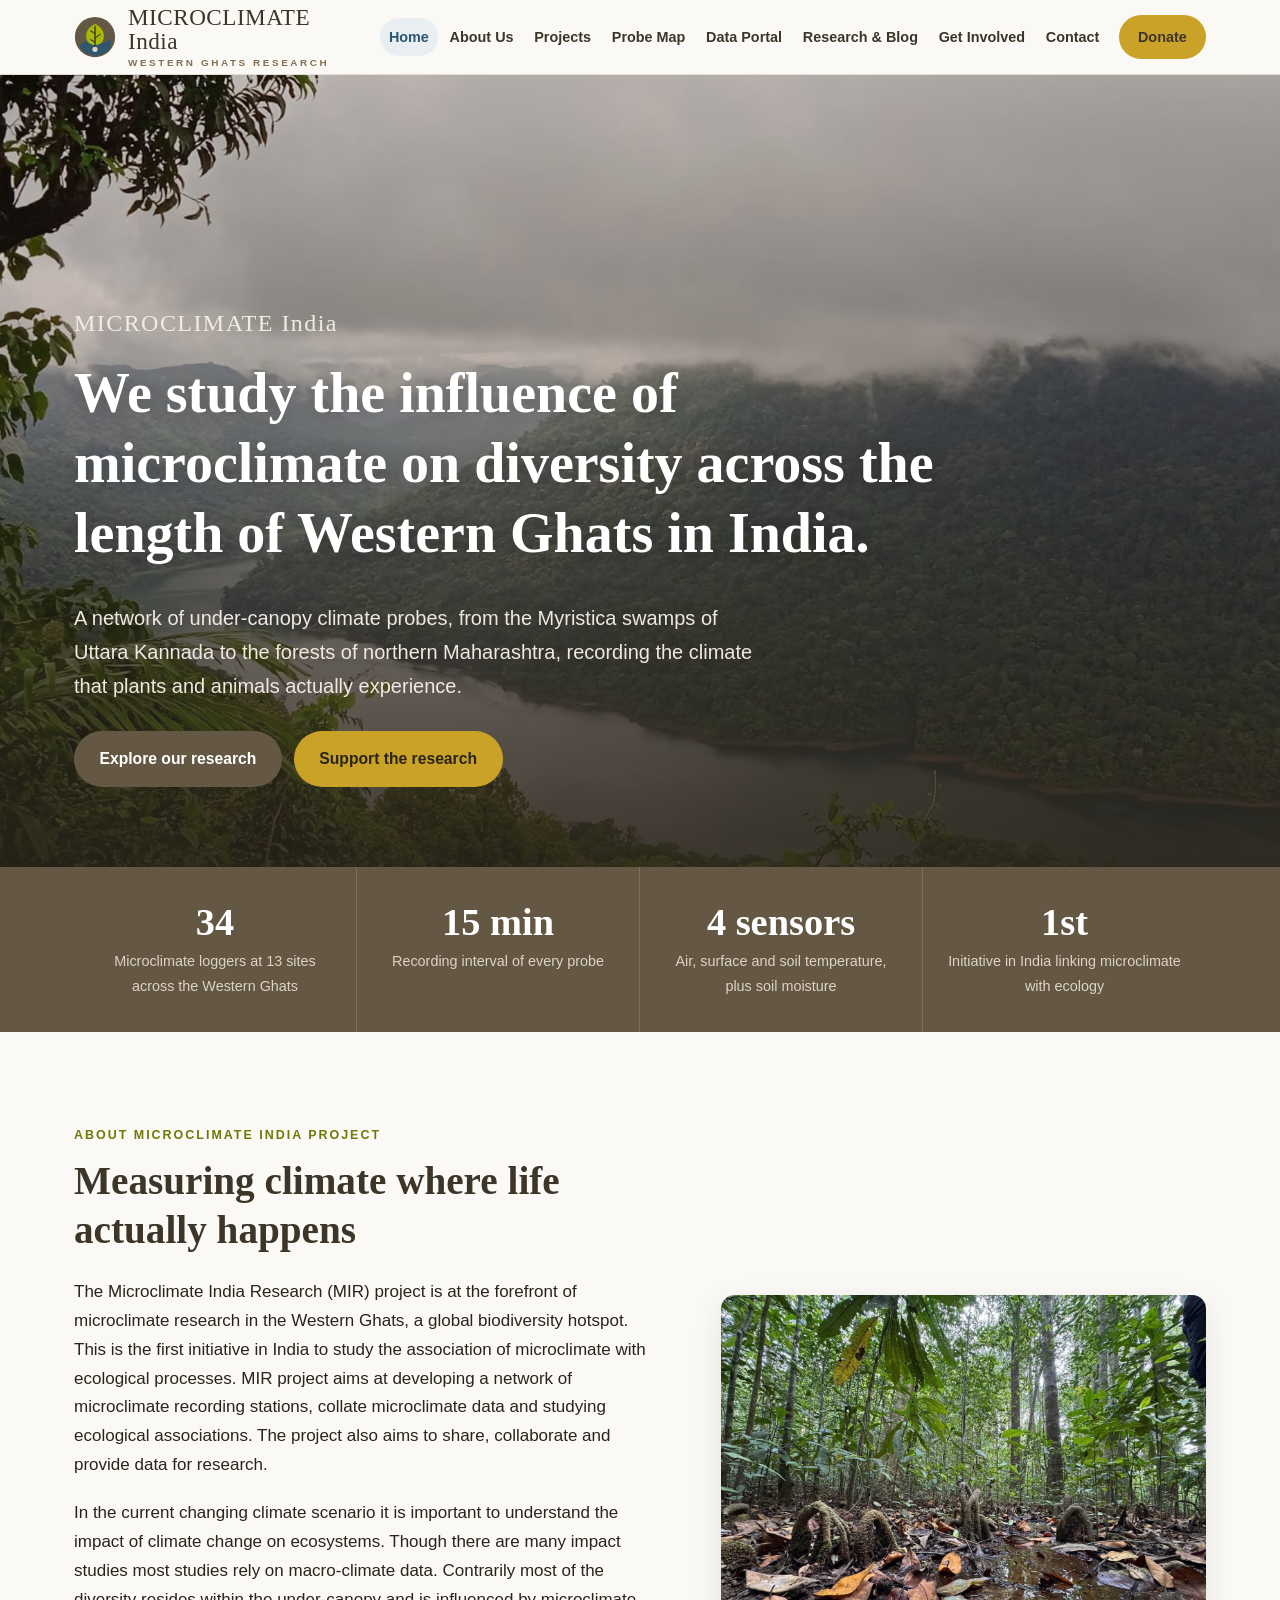
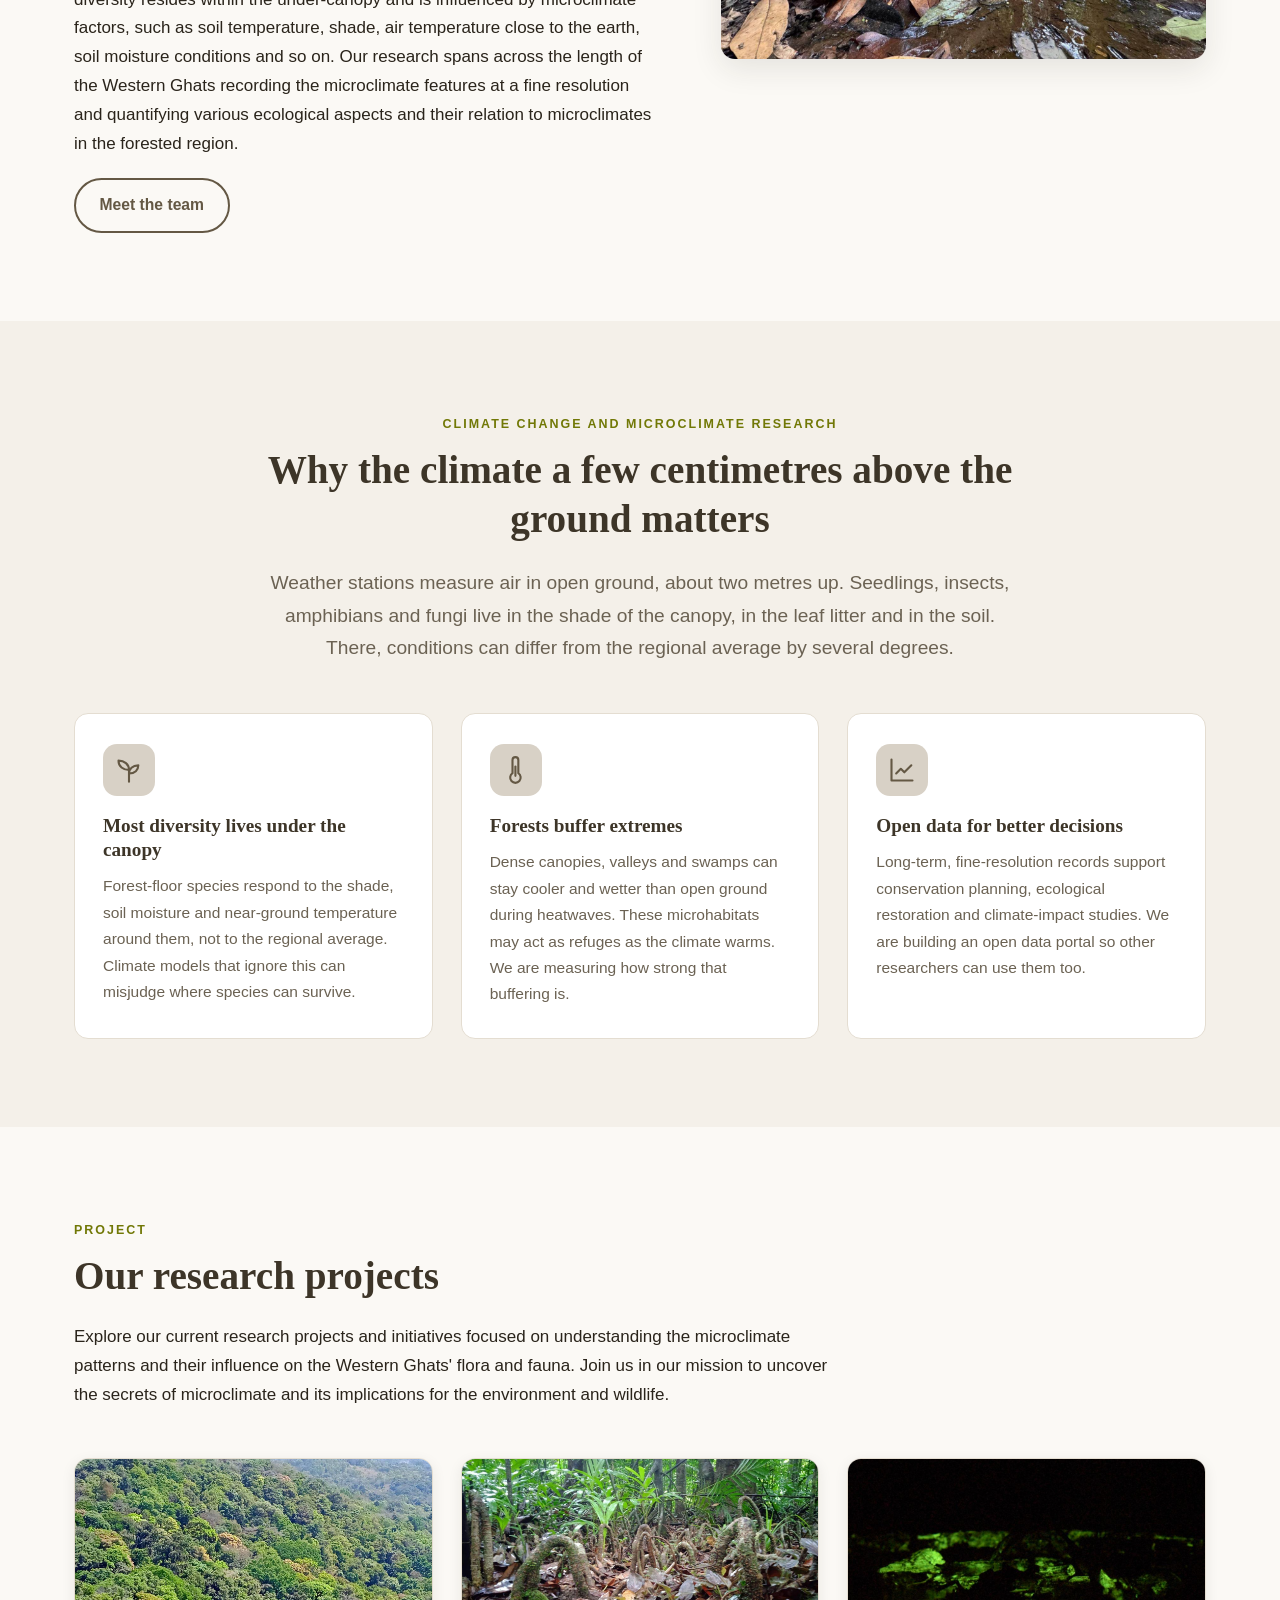
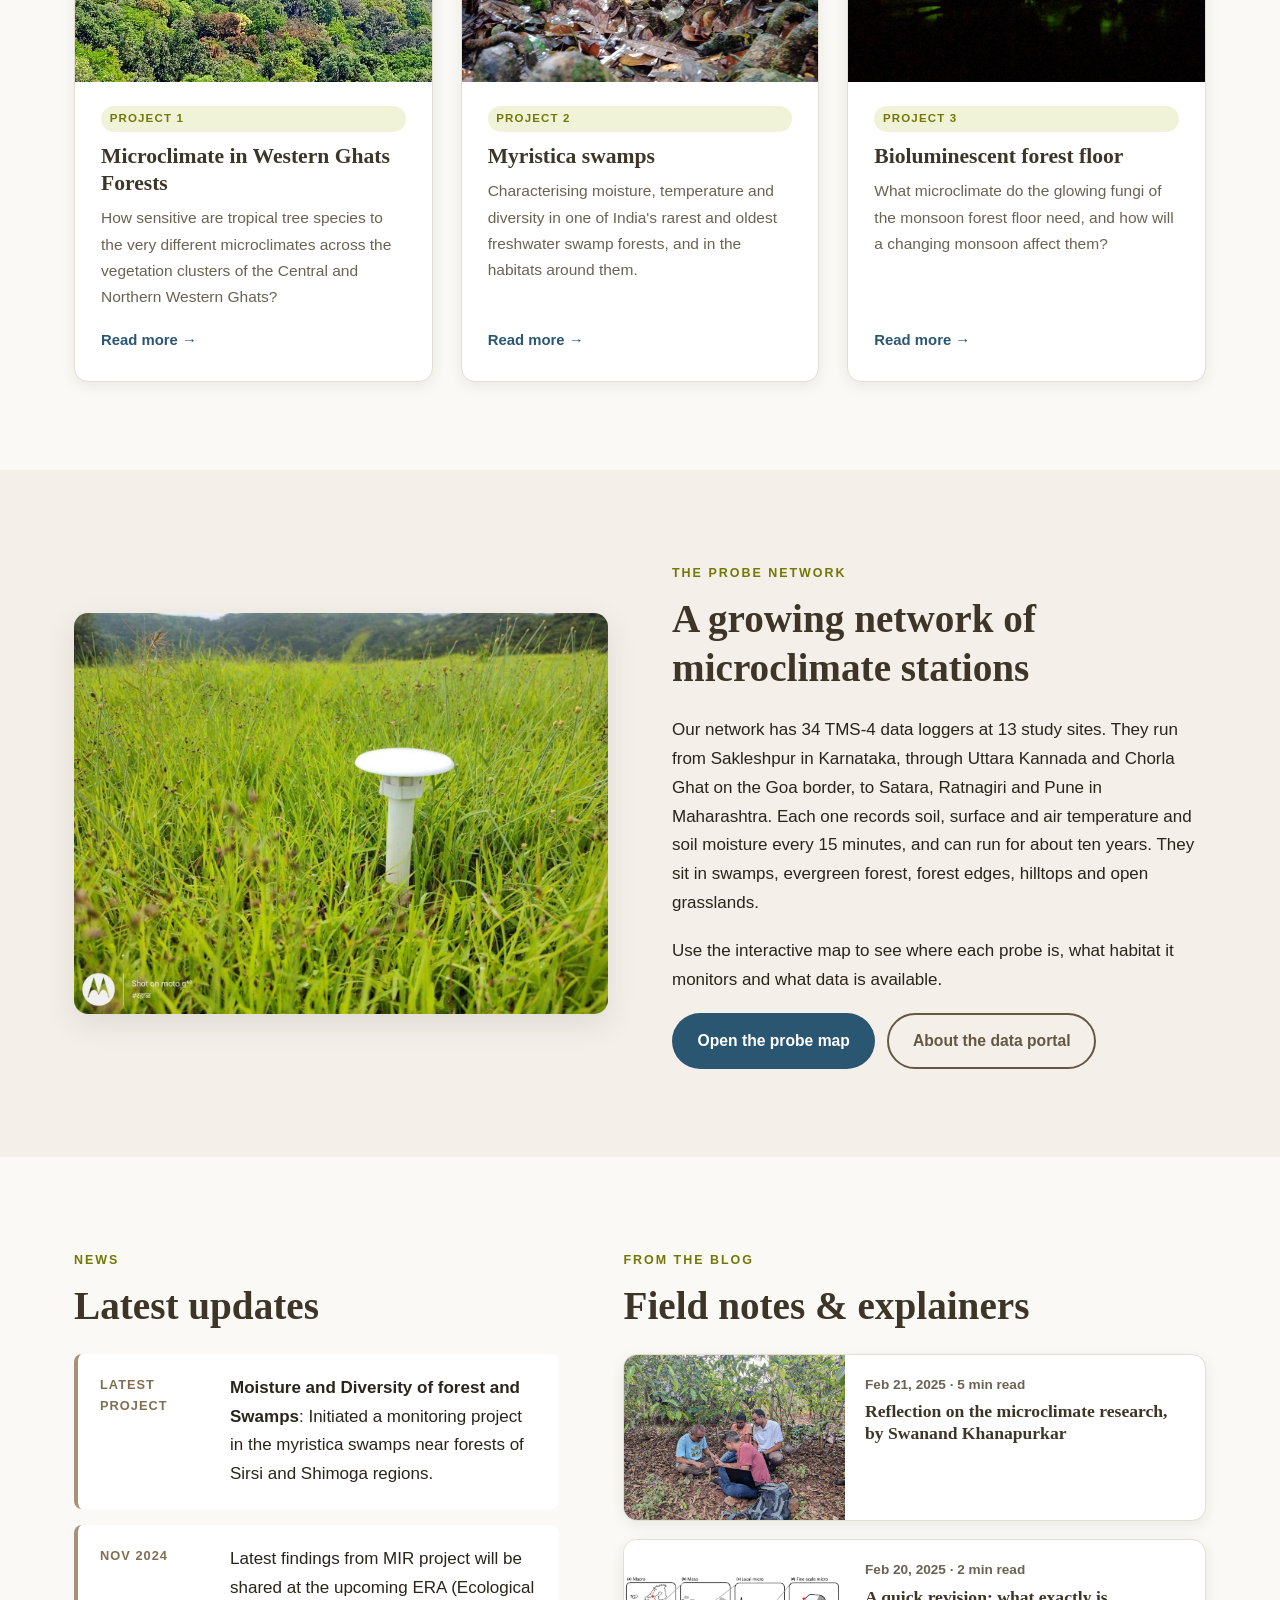
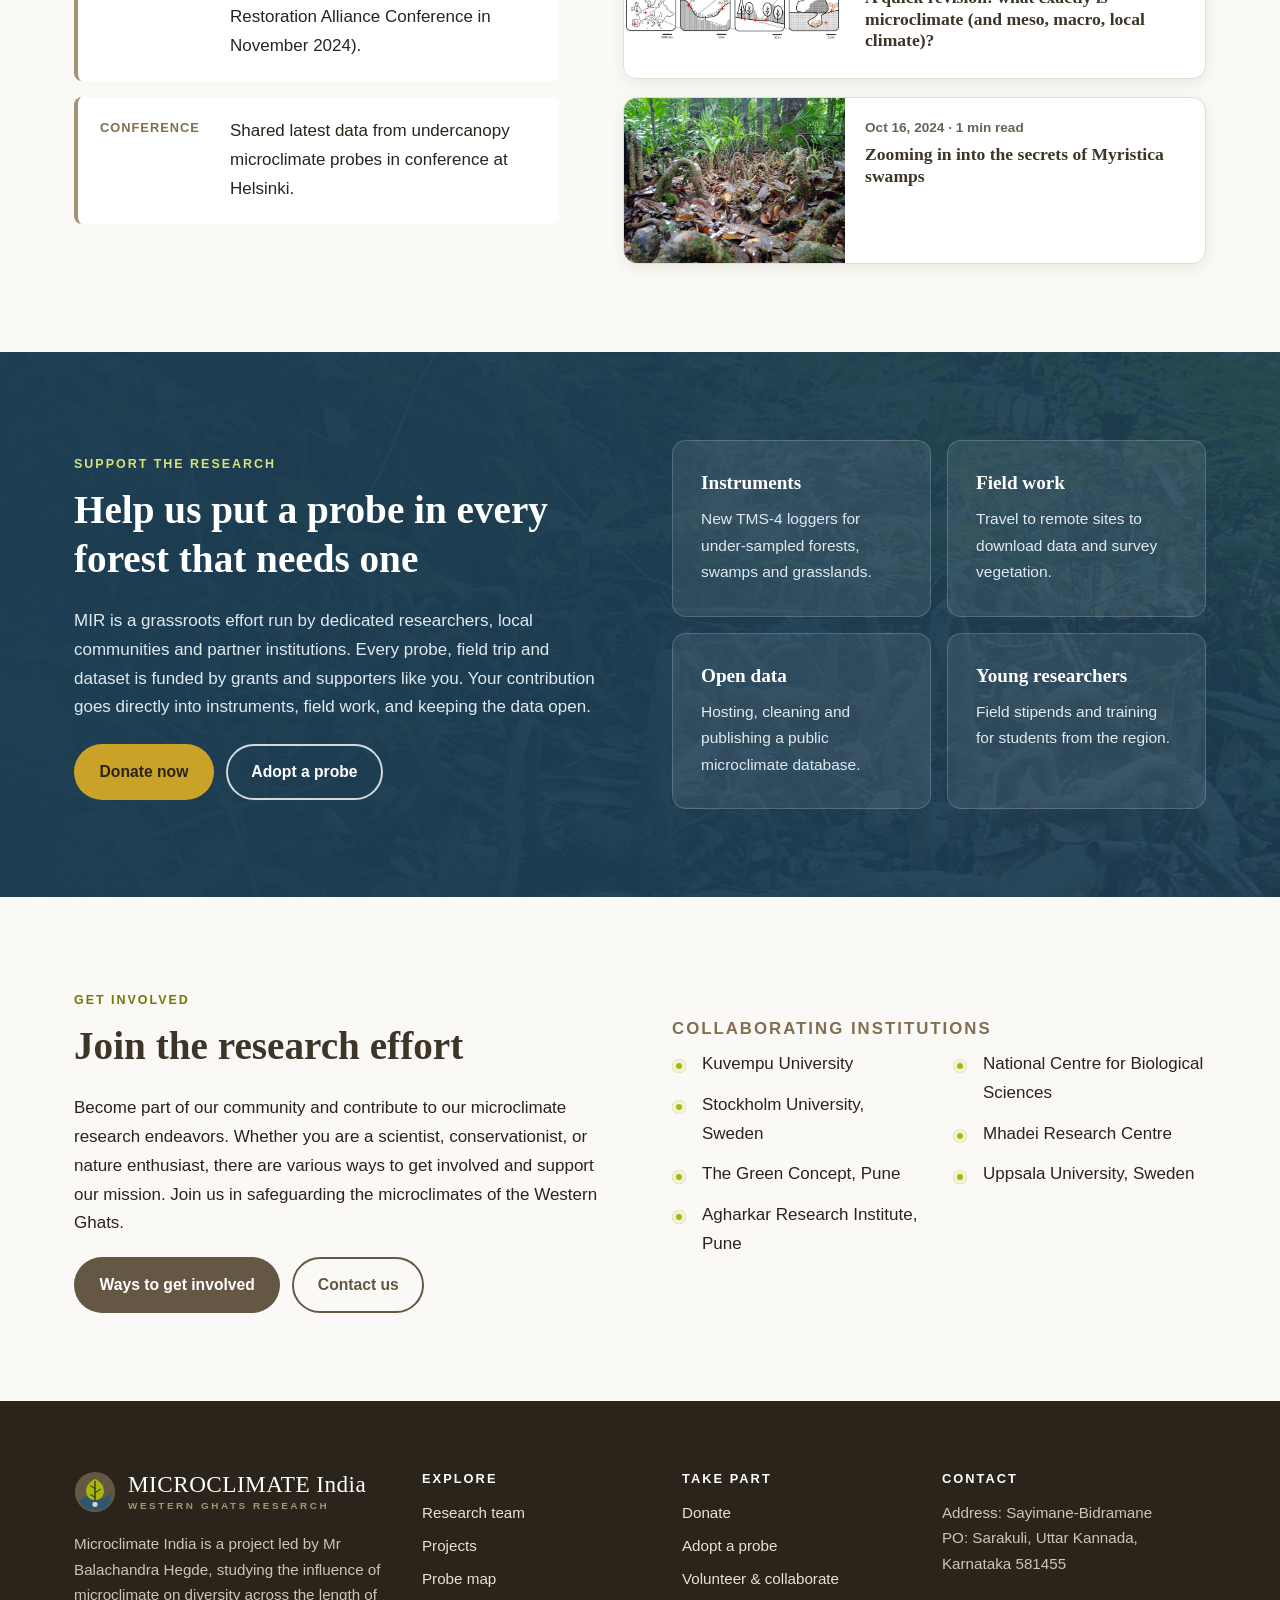
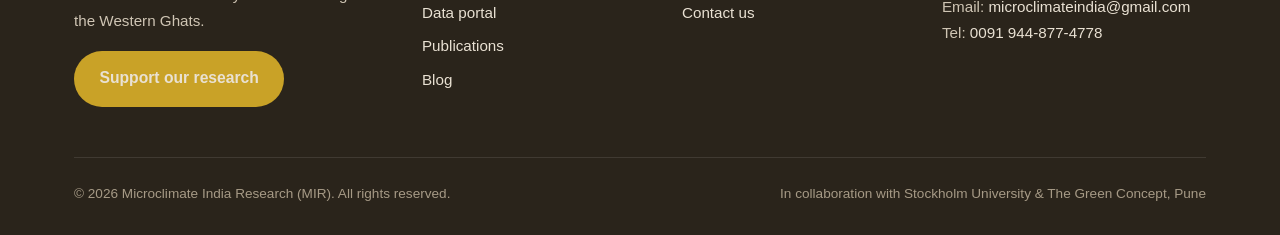
==== commit cf868b9d: "Search engine and AI visibility" ====
--- a/index.html
+++ b/index.html
@@ -3,20 +3,36 @@
 <head>
   <meta charset="utf-8">
   <meta name="viewport" content="width=device-width, initial-scale=1">
-  <title>Microclimate India | Microclimate research in the Western Ghats</title>
-  <meta name="description" content="The Microclimate India Research (MIR) project studies the influence of microclimate on diversity across the length of the Western Ghats, a global biodiversity hotspot.">
-  <meta property="og:title" content="Microclimate India Research">
-  <meta property="og:description" content="India's first network linking microclimate with ecological processes, across the length of the Western Ghats.">
-  <meta property="og:image" content="assets/img/hero-valley.jpg">
+  <title>Microclimate India | Western Ghats microclimate research &amp; data</title>
+  <meta name="description" content="Microclimate India Research (MIR) runs India&rsquo;s first microclimate logger network: 34 TMS-4 loggers across the Western Ghats measuring forest temperature and soil moisture to help conserve biodiversity.">
   <meta name="theme-color" content="#645844">
   <link rel="icon" href="assets/favicon.svg" type="image/svg+xml">
   <link rel="preconnect" href="https://fonts.googleapis.com">
   <link rel="preconnect" href="https://fonts.gstatic.com" crossorigin>
   <link href="https://fonts.googleapis.com/css2?family=Fredericka+the+Great&family=Lora:wght@500;600;700&family=Nunito+Sans:wght@400;600;700;800&display=swap" rel="stylesheet">
   <link rel="stylesheet" href="css/style.css">
+<!-- SEO -->
+  <link rel="canonical" href="https://microclimateindia.com/">
+  <meta property="og:site_name" content="Microclimate India">
+  <meta property="og:type" content="website">
+  <meta property="og:title" content="Microclimate India | Western Ghats microclimate research &amp; data">
+  <meta property="og:description" content="Microclimate India Research (MIR) runs India’s first microclimate logger network: 34 TMS-4 loggers across the Western Ghats measuring forest temperature and soil moisture to help conserve biodiversity.">
+  <meta property="og:url" content="https://microclimateindia.com/">
+  <meta property="og:image" content="https://microclimateindia.com/assets/img/hero-valley.jpg">
+  <meta property="og:locale" content="en_IN">
+  <meta name="twitter:card" content="summary_large_image">
+  <meta name="twitter:title" content="Microclimate India | Western Ghats microclimate research &amp; data">
+  <meta name="twitter:description" content="Microclimate India Research (MIR) runs India’s first microclimate logger network: 34 TMS-4 loggers across the Western Ghats measuring forest temperature and soil moisture to help conserve biodiversity.">
+  <meta name="twitter:image" content="https://microclimateindia.com/assets/img/hero-valley.jpg">
+  <script type="application/ld+json">{"@context":"https://schema.org","@graph":[{"@type":"ResearchOrganization","@id":"https://microclimateindia.com/#org","name":"Microclimate India Research","alternateName":["MIR","Microclimate India"],"url":"https://microclimateindia.com/","logo":"https://microclimateindia.com/assets/img/og-default.jpg","email":"microclimateindia@gmail.com","telephone":"+91-9448774778","description":"Microclimate India Research (MIR) runs India\u0027s first microclimate logger network, studying how fine-scale forest climate shapes biodiversity across the Western Ghats.","address":{"@type":"PostalAddress","streetAddress":"Sayimane-Bidramane, PO: Sarakuli","addressRegion":"Uttara Kannada, Karnataka","postalCode":"581455","addressCountry":"IN"},"areaServed":"Western Ghats, India","founder":{"@type":"Person","name":"Balachandra Hegde"},"knowsAbout":["Microclimate","Western Ghats","Myristica swamps","Forest ecology","Biodiversity conservation","TMS-4 data loggers","Soil moisture","Climate change ecology"]},{"@type":"WebSite","@id":"https://microclimateindia.com/#website","url":"https://microclimateindia.com/","name":"Microclimate India Research","alternateName":"Microclimate India","publisher":{"@id":"https://microclimateindia.com/#org"},"inLanguage":"en"},{"@type":"WebPage","@id":"https://microclimateindia.com/#page","url":"https://microclimateindia.com/","name":"Microclimate India | Western Ghats microclimate research \u0026 data","description":"Microclimate India Research (MIR) runs India’s first microclimate logger network: 34 TMS-4 loggers across the Western Ghats measuring forest temperature and soil moisture to help conserve biodiversity.","isPartOf":{"@id":"https://microclimateindia.com/#website"},"publisher":{"@id":"https://microclimateindia.com/#org"},"primaryImageOfPage":"https://microclimateindia.com/assets/img/hero-valley.jpg","inLanguage":"en"}]}</script>
+<!-- /SEO -->
 </head>
 <body data-root="" data-page="home">
-<div id="site-header"></div>
+<!-- LAYOUT:HEADER -->
+<a class="skip-link" href="#main">Skip to content</a>
+<header class="site-header"><div class="container header-inner"><a class="brand " href="index.html" aria-label="Microclimate India home"><svg class="brand-mark" viewBox="0 0 48 48" aria-hidden="true"><circle cx="24" cy="24" r="23" fill="#645844"/><path d="M6 34c6-5 10-7 14-6s7 4 12 3 8-4 10-6v11a21 21 0 0 1-36-2z" fill="#2b5672" opacity=".9"/><path d="M24 9c7 3 11 9 10 16-1 5-5 8-10 8s-9-3-10-8c-1-7 3-13 10-16z" fill="#a9b709"/><path d="M24 12v24" stroke="#3d3528" stroke-width="1.6" stroke-linecap="round"/><path d="M24 20l-5-3M24 25l6-4M24 30l-5-3" stroke="#3d3528" stroke-width="1.3" stroke-linecap="round"/><circle cx="24" cy="38" r="3" fill="#d8d1c6"/></svg><span class="brand-text">MICROCLIMATE India<small>Western Ghats Research</small></span></a><button class="nav-toggle" aria-label="Open menu" aria-expanded="false" aria-controls="site-nav"><svg viewBox="0 0 24 24" fill="none" stroke="currentColor" stroke-width="2" stroke-linecap="round"><path d="M3 6h18M3 12h18M3 18h18"/></svg></button><nav class="nav" id="site-nav" aria-label="Main"><a href="index.html" class="active" aria-current="page">Home</a><a href="about.html">About Us</a><a href="projects.html">Projects</a><a href="probe-map.html">Probe Map</a><a href="data.html">Data Portal</a><a href="blog.html">Research &amp; Blog</a><a href="get-involved.html">Get Involved</a><a href="contact.html">Contact</a><a class="btn btn-donate" href="donate.html">Donate</a></nav></div></header>
+<!-- /LAYOUT:HEADER -->
+
 
 <main id="main">
   <!-- HERO -->
@@ -205,7 +221,17 @@
   </section>
 </main>
 
-<div id="site-footer"></div>
+<!-- LAYOUT:FOOTER -->
+<footer class="site-footer"><div class="container"><div class="footer-grid">
+<div class="footer-brand"><a class="brand " href="index.html" aria-label="Microclimate India home"><svg class="brand-mark" viewBox="0 0 48 48" aria-hidden="true"><circle cx="24" cy="24" r="23" fill="#645844"/><path d="M6 34c6-5 10-7 14-6s7 4 12 3 8-4 10-6v11a21 21 0 0 1-36-2z" fill="#2b5672" opacity=".9"/><path d="M24 9c7 3 11 9 10 16-1 5-5 8-10 8s-9-3-10-8c-1-7 3-13 10-16z" fill="#a9b709"/><path d="M24 12v24" stroke="#3d3528" stroke-width="1.6" stroke-linecap="round"/><path d="M24 20l-5-3M24 25l6-4M24 30l-5-3" stroke="#3d3528" stroke-width="1.3" stroke-linecap="round"/><circle cx="24" cy="38" r="3" fill="#d8d1c6"/></svg><span class="brand-text">MICROCLIMATE India<small>Western Ghats Research</small></span></a><p style="margin-top:18px">Microclimate India is a project led by Mr Balachandra Hegde, studying the influence of microclimate on diversity across the length of the Western Ghats.</p><a class="btn btn-donate" href="donate.html">Support our research</a></div>
+<div><h4>Explore</h4><ul><li><a href="about.html">Research team</a></li><li><a href="projects.html">Projects</a></li><li><a href="probe-map.html">Probe map</a></li><li><a href="data.html">Data portal</a></li><li><a href="blog.html#publications">Publications</a></li><li><a href="blog.html#blog">Blog</a></li></ul></div>
+<div><h4>Take part</h4><ul><li><a href="donate.html">Donate</a></li><li><a href="donate.html#adopt">Adopt a probe</a></li><li><a href="get-involved.html">Volunteer &amp; collaborate</a></li><li><a href="contact.html">Contact us</a></li></ul></div>
+<div><h4>Contact</h4><p>Address: Sayimane-Bidramane<br>PO: Sarakuli, Uttar Kannada,<br>Karnataka 581455</p><p>Email: <a href="mailto:microclimateindia@gmail.com">microclimateindia@gmail.com</a><br>Tel: <a href="tel:+919448774778">0091 944-877-4778</a></p></div>
+</div>
+<div class="footer-bottom"><span>&copy; <span class="js-year">2026</span> Microclimate India Research (MIR). All rights reserved.</span><span>In collaboration with Stockholm University &amp; The Green Concept, Pune</span></div>
+</div></footer>
+<!-- /LAYOUT:FOOTER -->
+
 <script src="js/main.js"></script>
 </body>
 </html>
--- a/css/style.css
+++ b/css/style.css
@@ -412,3 +412,17 @@
 .visually-hidden { position: absolute !important; width: 1px; height: 1px; overflow: hidden; clip: rect(0 0 0 0); white-space: nowrap; }
 .skip-link { position: absolute; left: -999px; top: 8px; background: var(--brown); color: #fff; padding: .5em 1em; border-radius: 6px; z-index: 5000; }
 .skip-link:focus { left: 8px; }
+
+/* Publications */
+.pub-list{display:grid;gap:22px}
+.pub{display:grid;grid-template-columns:88px 1fr;gap:24px;background:#fff;border:1px solid var(--beige);border-left:4px solid var(--slate);border-radius:10px;padding:26px 28px}
+.pub-year{font-family:'Lora',serif;font-size:1.6rem;font-weight:700;color:var(--slate);line-height:1}
+.pub h3{margin:0 0 .5em;font-size:1.2rem;line-height:1.35}
+.pub h3 a{color:var(--brown-dark);text-decoration:none}
+.pub h3 a:hover{color:var(--slate);text-decoration:underline}
+.pub-authors{font-weight:600;margin:0 0 .25em}
+.pub-journal{color:var(--brown);margin:0 0 .9em}
+.pub-links{display:flex;flex-wrap:wrap;gap:8px 22px;align-items:center;margin-top:.6em}
+.pub-doi{font-size:.85rem;color:var(--brown)}
+.pub-note{margin-top:22px;font-size:.95rem}
+@media (max-width:640px){.pub{grid-template-columns:1fr;gap:8px;padding:22px 20px}}
